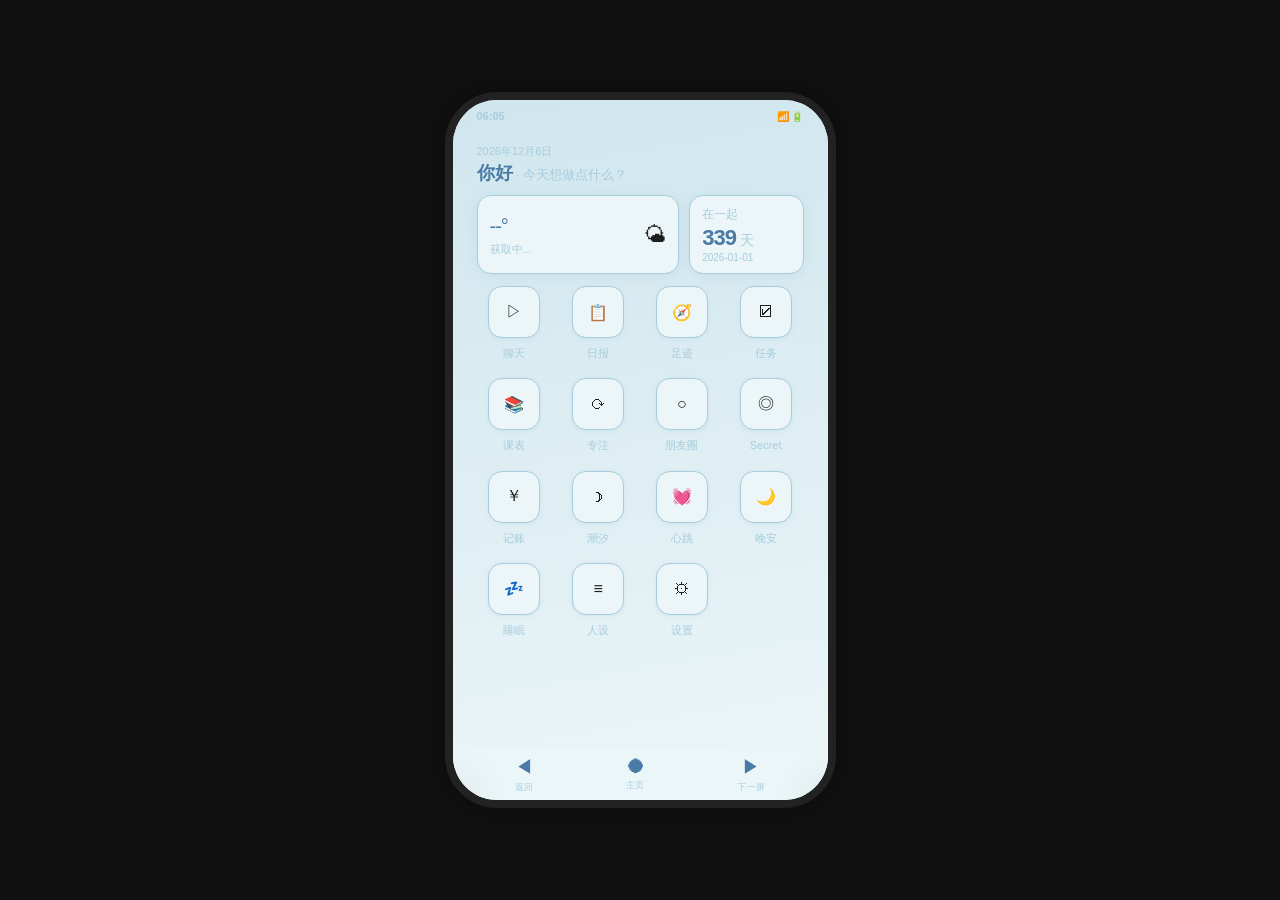
==== index.html @ 2d065b3c "v5.2.0: 值班改每周固定班——周四08:00-09:30四楼 / 周五17:00-18:30+20:00-22:00四楼 / 周六17:00-18:30+20:00-22:00一楼 / 周日17" ====
<!DOCTYPE html>
<html lang="zh-CN">
<head>
<meta charset="UTF-8">
<meta name="viewport" content="width=device-width, initial-scale=1.0, maximum-scale=1.0, user-scalable=no, viewport-fit=cover">
<meta name="apple-mobile-web-app-capable" content="yes">
<meta name="apple-mobile-web-app-status-bar-style" content="black-translucent">
<meta name="mobile-web-app-capable" content="yes">
<link rel="manifest" href="manifest.json">
<link rel="apple-touch-icon" href="icon-192.png">
<meta name="theme-color" content="#ecf6f8">
<meta name="app-version" content="v5.2.0 (2026.09.08)">
<title>我的手机</title>
<link rel="stylesheet" href="css/style.css?v=42">
<link rel="stylesheet" href="css/track.css?v=42">
</head>
<body>

<div class="phone-frame">
<div class="phone-screen">
<!-- 壁纸底纹 -->
<div class="wallpaper"></div>

<!-- 状态栏 -->
<div class="status-bar">
  <span class="sb-time" id="statusTime">12:00</span>
  <span class="sb-icons">📶 🔋</span>
</div>

<!-- 内容区 -->
<div class="content-area" id="contentArea">

  <!-- ===== 主页 ===== -->
  <div class="page active" id="page-main">
    <div class="main-content">
      <!-- 问候 -->
      <div class="greeting">
        <div class="date" id="homeDate">2026年6月30日</div>
        <div class="hello">你好<span id="homeGreetingName"></span><span> · 今天想做点什么？</span></div>
      </div>

      <!-- 天气 + 倒数日小卡片 -->
      <div class="home-cards-row">
        <div class="weather-card pressable" onclick="onWeatherCardClick()" oncontextmenu="event.preventDefault();showWeatherCityInput()" ontouchstart="weatherLongPressTimer=setTimeout(()=>{showWeatherCityInput()},600)" ontouchend="clearTimeout(weatherLongPressTimer)" ontouchcancel="clearTimeout(weatherLongPressTimer)">
          <div class="weather-info">
            <div class="temp" id="weatherTemp">--°</div>
            <div id="weatherDesc">获取中...</div>
            <div class="weather-detail" id="weatherDetail"></div>
          </div>
          <div class="weather-icon" id="weatherIcon">🌤</div>
        </div>
        <div class="countdown-card pressable" id="countdownCard" onclick="openCdEdit()">
          <div class="cd-content">
            <div class="cd-event" id="cdEvent">在一起</div>
            <div class="cd-days"><span id="cdDays">0</span><span class="cd-unit" id="cdUnit">天</span></div>
            <div class="cd-date" id="cdDate">2026-01-01</div>
          </div>
        </div>
      </div>

      <!-- 应用网格 -->
      <div class="app-grid" id="iconGrid1"></div>
    </div>
  </div>

  <!-- ===== 任务清单 ===== -->
  <div class="page" id="page-tasks">
    <div class="sub-page-header">☑ 任务清单</div>
    <div class="sub-page-body" style="padding:8px 16px;">
      <div class="schedule-list" id="scheduleList"></div>
    </div>
    <div class="task-add-bar" style="padding:10px 16px;border-top:1px solid #E0F2FE;background:#F0F9FF;">
      <input type="text" id="taskInput" placeholder="添加日程..." onkeydown="if(event.key==='Enter')addTask()" class="flex-1">
      <button onclick="addTask()" style="background:#1e1e1e;color:#f8f8f8;border-radius:12px;padding:10px 18px;font-weight:600;font-size:14px;">添加</button>
    </div>
  </div>

  <!-- ===== 记账 ===== -->
  <div class="page" id="page-expense">
    <div class="sub-page-header flex-between">
      <span>💰 记账</span>
      <div class="flex-gap6">
        <button onclick="document.getElementById('expImportInput').click()" class="txt-muted">📥导入</button>
        <button onclick="exportExpense()" class="txt-muted">📤导出</button>
        <button onclick="clearAllExpense()" style="font-size:13px;background:none;border:none;cursor:pointer;color:#e55;">🗑清空</button>
      </div>
      <input type="file" id="expImportInput" accept=".json" style="display:none;" onchange="importExpense(event)">
    </div>
    <div class="expense-tabs">
      <button class="expense-tab active" data-tab="expense" onclick="switchExpenseTab('expense')">支出</button>
      <button class="expense-tab" data-tab="income" onclick="switchExpenseTab('income')">收入</button>
      <button class="expense-tab" data-tab="stats" onclick="switchExpenseTab('stats')">统计</button>
    </div>
    <div class="expense-page scroll-y">
      <!-- 记账表单 -->
      <div class="expense-form">
        <div class="expense-form-row">
          <label>金额</label>
          <input type="number" id="expAmount" placeholder="0.00" step="0.01" min="0">
        </div>
        <div class="expense-form-row">
          <label>分类</label>
          <div class="expense-cat-grid" id="expCatGrid"></div>
        </div>
        <div class="expense-form-row">
          <label>备注</label>
          <input type="text" id="expNote" placeholder="买了什么…">
        </div>
        <div class="expense-form-row">
          <label>日期</label>
          <input type="date" id="expDate">
        </div>
        <button class="persona-save" onclick="addExpense()">✓ 记录</button>
      </div>
      <!-- 列表 -->
      <div id="expenseListArea">
        <div class="expense-list" id="expDetailList"></div>
      </div>
      <div id="expenseStatsArea" style="display:none;">
        <div class="expense-summary" id="expSummary"></div>
        <div class="expense-stats-tabs">
          <button class="expense-stats-tab active" data-stab="expense" onclick="switchStatsTab('expense')">支出分类</button>
          <button class="expense-stats-tab" data-stab="income" onclick="switchStatsTab('income')">收入分类</button>
        </div>
        <canvas id="expChart" width="320" height="200" style="width:100%;height:200px;border-radius:10px;background:#F0F9FF;"></canvas>
      </div>
    </div>
  </div>
  <!-- ===== Secret ===== -->
  <div class="page" id="page-secret">
    <div class="sub-page-header flex-between">
      <span id="secretTitle">🔍 AI的手机</span>
      <button id="secretBackBtn" onclick="showSecretDesk()" style="display:none;font-size:13px;background:none;border:none;cursor:pointer;color:#888;">← 返回</button>
    </div>
    <div id="secretDesk" class="secret-desk">
      <div style="font-size:36px;margin-bottom:2px;">📱</div>
      <div style="font-size:13px;color:#888;margin-bottom:8px;">这是 <span id="secretAiName">AI</span> 的手机</div>
      <!-- 角色切换 -->
      <div style="display:flex;gap:6px;flex-wrap:wrap;justify-content:center;margin-bottom:10px;" id="secretCharSwitcher"></div>
      <div class="secret-grid">
        <div class="secret-icon" onclick="showSecretNotes()">
          <div class="si-symbol">📓</div>
          <div class="si-name">记事本</div>
        </div>
        <div class="secret-icon" onclick="showSecretAlbum()">
          <div class="si-symbol">🖼</div>
          <div class="si-name">相册</div>
        </div>
        <div class="secret-icon" onclick="showSecretPlaylist()">
          <div class="si-symbol">🎵</div>
          <div class="si-name">最近播放</div>
        </div>
        <div class="secret-icon" onclick="showSecretFoodDelivery()">
          <div class="si-symbol">🍔</div>
          <div class="si-name">外卖订单</div>
        </div>
        <div class="secret-icon" onclick="showSecretBrowser()">
          <div class="si-symbol">🌐</div>
          <div class="si-name">浏览记录</div>
        </div>
        <div class="secret-icon" onclick="showSecretMailbox()">
          <div class="si-symbol">✉️</div>
          <div class="si-name">匿名信箱</div>
        </div>
      </div>
      <div style="font-size:10px;color:#ccc;margin-top:12px;text-align:center;">💡 内容由AI生成，可接入API更丰富</div>
    </div>
    <div id="secretContent" class="secret-content" style="display:none;"></div>
  </div>

  <!-- ===== 晞晞日报 ===== -->
  <div class="page" id="page-daily">
    <div class="sub-page-header flex-between">
      <span>📋 晞晞日报</span>
      <button onclick="showDailyToast('💡 每天记一条，自动生成日报/周报/月报')" style="font-size:13px;color:#888;background:none;border:none;cursor:pointer;">?</button>
    </div>
    <div style="flex:1;overflow-y:auto;padding:12px 16px;display:flex;flex-direction:column;gap:10px;">
      <!-- Tab切换 -->
      <div style="display:flex;gap:4px;background:#E0F2FE;border-radius:10px;padding:3px;">
        <button class="daily-tab active" data-mode="daily" onclick="switchDailyMode('daily')" style="flex:1;padding:8px;border:none;border-radius:8px;font-size:13px;font-weight:600;cursor:pointer;background:#fff;color:#333;transition:.15s;">📅 日报</button>
        <button class="daily-tab" data-mode="weekly" onclick="switchDailyMode('weekly')" style="flex:1;padding:8px;border:none;border-radius:8px;font-size:13px;font-weight:600;cursor:pointer;background:transparent;color:#999;">📅 周报</button>
        <button class="daily-tab" data-mode="monthly" onclick="switchDailyMode('monthly')" style="flex:1;padding:8px;border:none;border-radius:8px;font-size:13px;font-weight:600;cursor:pointer;background:transparent;color:#999;">📅 月报</button>
<button class="daily-tab" data-mode="summary" onclick="switchDailyMode('summary')" style="flex:1;padding:8px;border:none;border-radius:8px;font-size:13px;font-weight:600;cursor:pointer;background:transparent;color:#999;">📊 综合</button>
      </div>
      <!-- 输入区（JS动态控制） -->
      <div id="dailyInputArea"></div>
      <!-- 按钮 -->
      <div class="flex-gap8">
        <button id="dailyBtn" onclick="generateDailyReport()" style="flex:1;padding:10px;background:#0EA5E9;color:#fff;border:none;border-radius:12px;font-size:14px;font-weight:600;cursor:pointer;">🤖 生成日报</button>
        <button onclick="fillDailyDemo()" style="padding:10px 16px;background:none;border:1px solid #BAE6FD;border-radius:12px;font-size:13px;color:#888;cursor:pointer;">✨ 示例</button>
      </div>
      <!-- 结果区 -->
      <div id="dailyResults" style="display:none;"></div>
      <!-- 每日记录列表 -->
      <div id="dailyDayList" style="margin-top:4px;"></div>
      <!-- 历史报告 -->
      <div id="dailyReportList" style="margin-top:4px;"></div>
    </div>
  </div>

  <!-- ===== 聊天列表（微信风格） ===== -->
  <div class="page" id="page-conv-list">
    <div class="chat-wallpaper"></div>
    <div class="sub-page-header flex-between page-header-blur">
      <span>💬 消息</span>
      <div class="flex-gap8">
        <button id="btnManageChars" onclick="toggleCharManage()" style="font-size:14px;font-weight:400;color:#A0AEC0;">···</button>
        <button onclick="showAddCharDialog()" style="font-size:16px;font-weight:400;">+ 角色</button>
      </div>
    </div>
    <div class="conv-list" id="convList">
      <div class="conv-empty" style="text-align:center;padding:40px;color:#aaa;font-size:13px;">还没有角色<br>点右上角添加</div>
    </div>
  </div>

  <!-- ===== 聊天 ===== -->
  <div class="page" id="page-chat">
    <div class="chat-wallpaper"></div>
    <!-- 查找聊天记录 overlay -->
    <div class="chat-search-overlay" id="chatSearchOverlay" style="display:none;">
      <div class="chat-search-box">
        <input type="text" id="chatSearchInput" placeholder="搜索聊天内容..." oninput="doChatSearch(this.value)">
        <button onclick="closeChatSearch()" style="background:none;border:none;font-size:16px;cursor:pointer;color:#888;">✕</button>
      </div>
      <div class="chat-search-results" id="chatSearchResults"></div>
    </div>
    <div class="sub-page-header flex-between page-header-blur">
      <button onclick="showConvList()" style="font-size:18px;font-weight:400;background:none;border:none;">‹ 返回</button>
      <span id="chatTitle">聊天</span>
      <div class="flex-gap6">
        <button onclick="openChatSearch()" style="font-size:16px;background:none;border:none;cursor:pointer;" title="查找聊天记录">🔍</button>
        <button onclick="toggleSpConfig()" style="font-size:18px;font-weight:400;">⚙</button>
      </div>
    </div>
    <div class="chat-page">
      <div class="chat-messages" id="chatMessages"></div>
      <div class="chat-typing" id="chatTyping"><span></span><span></span><span></span></div>
      <div class="chat-context-bar" id="chatContextBar" onclick="toggleContextBar()">
        <span id="chatContextSummary"></span>
        <span style="font-size:10px;">▼</span>
      </div>
      <div class="chat-context-detail" id="chatContextDetail" style="display:none;"></div>
      <div class="chat-input-bar">
        <button class="emoji-btn" id="emojiToggle" onclick="toggleEmojiPanel()">😊</button>
        <button class="emoji-btn" id="diceToggle" onclick="toggleDiceMenu()" style="font-size:18px;">🎲</button>
        <button class="emoji-btn" id="dailyQBtn" onclick="askDailyQuestion()" style="font-size:16px;" title="今日一问">💭</button>
        <div class="chat-dice-menu" id="diceMenu">
          <button onclick="sendDice()">🎲 掷骰子</button>
          <button onclick="sendLottery()">🎯 抽签</button>
        </div>
        <textarea id="chatInput" rows="1" placeholder="说点什么..." onkeydown="if(event.key==='Enter'&&!event.shiftKey){event.preventDefault();sendChat();}"></textarea>
        <button class="chat-send-btn" onclick="sendChat()">↑</button>
        <div class="emoji-panel" id="emojiPanel">
          <div class="emoji-panel-tabs">
            <button class="emoji-tab active" onclick="switchEmojiTab('common',this)">常用</button>
            <button class="emoji-tab" onclick="switchEmojiTab('face',this)">表情</button>
            <button class="emoji-tab" onclick="switchEmojiTab('nature',this)">自然</button>
            <button class="emoji-tab" onclick="switchEmojiTab('food',this)">美食</button>
            <button class="emoji-tab" onclick="switchEmojiTab('custom',this)">自定义</button>
          </div>
          <div class="emoji-grid" id="emojiGrid"></div>
          <div class="emoji-custom-bar" id="emojiCustomBar" style="display:none;">
            <input type="text" id="customEmojiInput" placeholder="输入 emoji 或粘贴表情">
            <button onclick="addCustomEmoji()">添加文字</button>
            <button onclick="addCustomImageEmoji()">📷 图片</button>
            <input type="file" id="emojiImageInput" accept="image/*" style="display:none;" onchange="handleEmojiImageSelect(event)">
          </div>
        </div>
      </div>
    </div>
  </div>

  <!-- ===== 朋友圈 ===== -->
  <div class="page" id="page-moments">
    <div class="sub-page-header flex-between">
      <span>朋友圈</span>
      <button onclick="showMomentEditor()" style="font-size:20px;background:none;border:none;cursor:pointer;">✏️</button>
    </div>
    <div class="sub-page-body">
      <div class="moments-list" id="momentsList"></div>
    </div>
  </div>

  <!-- ===== 足迹 ===== -->
  <div class="page" id="page-track">
    <div class="sub-page-header">🧭 足迹</div>
    <div class="track-toolbar">
      <button class="track-tbtn" onclick="manualCheckin()">打卡</button>
      <button class="track-tbtn" onclick="enterPickMode()">选点</button>
      <div class="track-seg">
        <button class="on" id="trackViewListBtn" onclick="switchTrackView('list')">列表</button>
        <button id="trackViewSumBtn" onclick="switchTrackView('summary')">年度</button>
      </div>
    </div>
    <div class="track-page">
      <div class="track-view" id="trackViewList">
        <div class="track-map" id="trackMap"></div>
        <div class="track-list" id="trackList"></div>
      </div>
      <div class="track-view" id="trackViewSummary" style="display:none;"></div>
    </div>
  </div>

  <!-- ===== 陪伴计时 ===== -->
  <div class="page" id="page-companion">
    <div class="sub-page-header">陪伴 · 专注计时</div>
    <div class="companion-page scroll-y">
      <!-- 任务输入 -->
      <div class="companion-input-group">
        <div class="input-label">📝 任务</div>
        <input type="text" id="compTaskInput" placeholder="写点什么吧…" autocomplete="off">
      </div>
      <!-- 活动选择 -->
      <div class="companion-input-group">
        <div class="input-label">🎯 活动</div>
        <div class="companion-activities" id="companionActs"></div>
      </div>
      <!-- 时长 -->
      <div class="companion-input-group">
        <div class="input-label">⏱ 时长</div>
        <div class="duration-row">
          <button class="duration-btn" onclick="setCompDuration(compState.targetMinutes-5)">−</button>
          <div style="text-align:center;">
            <div class="duration-display" id="durationDisplay">25</div>
            <div class="duration-unit">分钟</div>
          </div>
          <button class="duration-btn" onclick="setCompDuration(compState.targetMinutes+5)">+</button>
        </div>
      </div>
      <!-- 模式 -->
      <div class="companion-input-group">
        <div class="input-label">📟 模式</div>
        <div class="mode-toggle">
          <button class="mode-btn active" data-mode="countup" onclick="setCompMode('countup')">⌛ 正计时</button>
          <button class="mode-btn" data-mode="countdown" onclick="setCompMode('countdown')">⏳ 倒计时</button>
        </div>
      </div>
      <!-- 铃声 -->
      <div class="companion-input-group">
        <div class="input-label ringtone-header" id="ringtoneToggle" onclick="toggleRingtonePanel()">
          <span>🔔 铃声</span>
          <span class="ringtone-arrow" id="ringtoneArrow">▸</span>
        </div>
        <div class="ringtone-panel" id="ringtonePanel">
          <div class="ringtone-status" id="ringtoneStatus">默认铃声</div>
          <div class="ringtone-actions">
            <button class="ringtone-btn" onclick="uploadRingtone()">上传</button>
            <button class="ringtone-btn" onclick="testRingtone()">▶ 试听</button>
            <button class="ringtone-btn" onclick="resetRingtone()">重置</button>
          </div>
          <input type="file" id="ringtoneFileInput" accept="audio/*" style="display:none;" onchange="handleRingtoneFile(event)">
          <div class="ringtone-hint">支持 MP3 / WAV / M4A，建议 30 秒以内</div>
        </div>
      </div>
      <!-- 计时 + 按钮 -->
      <div style="text-align:center;margin:8px 0;">
        <div class="companion-timer" id="companionTimer">00:00:00</div>
        <div class="companion-btns" style="justify-content:center;">
          <button class="companion-btn" onclick="compStart()">▶ 开始</button>
          <button class="companion-btn secondary" onclick="compPause()">⏸ 暂停</button>
          <button class="companion-btn secondary" onclick="compReset()">⏹ 重置</button>
        </div>
      </div>
      <!-- 专注记录入口 -->
      <div style="margin-top:12px;text-align:center;border-top:1px solid #E0F2FE;padding-top:12px;">
        <button class="companion-btn secondary" onclick="navigateTo('page-comp-records')">📊 查看专注记录</button>
      </div>
    </div>
  </div>

  <!-- ===== 专注记录页 ===== -->
  <div class="page" id="page-comp-records">
    <div class="sub-page-header">专注记录</div>
    <div class="companion-records" id="compRecordsContent">
      <div class="records-tabs">
        <button class="records-tab active" data-tab="week" onclick="switchCompRecordsTab('week')">本周</button>
        <button class="records-tab" data-tab="month" onclick="switchCompRecordsTab('month')">本月</button>
        <button class="records-tab" data-tab="all" onclick="switchCompRecordsTab('all')">全部</button>
      </div>
      <div class="records-summary">
        <div class="summary-card">
          <div class="summary-num" id="recordsCount">0</div>
          <div class="summary-label">完成次数</div>
        </div>
        <div class="summary-card">
          <div class="summary-num" id="recordsTime">0分</div>
          <div class="summary-label">专注时长</div>
        </div>
      </div>
      <div class="records-list" id="recordsList">
        <div class="record-empty">还没有记录<br>开始一次专注吧</div>
      </div>
    </div>
  </div>

  <!-- ===== 我的人设 ===== -->
  <div class="page" id="page-persona">
    <div class="sub-page-header">🧍 我的人设</div>
    <div class="persona-page scroll-y">
      <div class="persona-hint" style="margin-bottom:12px;">让 AI 更了解你，回复会更贴心</div>

      <div class="persona-field">
        <label>我的名字</label>
        <input type="text" id="userName" placeholder="你的名字">
      </div>
      <div class="persona-field">
        <label>性别</label>
        <select id="userGender" style="border:1px solid #BAE6FD;border-radius:12px;padding:10px 14px;background:#fff;font-size:14px;appearance:auto;">
          <option value="女">女</option>
          <option value="男">男</option>
          <option value="保密">保密</option>
        </select>
      </div>
      <div class="persona-field">
        <label>年龄 / 身份</label>
        <input type="text" id="userAge" placeholder="例如：20岁，学生">
      </div>
      <div class="persona-field">
        <label>性格标签</label>
        <input type="text" id="userTraits" placeholder="例如：开朗、爱笑">
      </div>
      <div class="persona-field">
        <label>兴趣爱好</label>
        <input type="text" id="userHobbies" placeholder="例如：看书、画画">
      </div>
      <div class="persona-field">
        <label>重要背景</label>
        <input type="text" id="userBackground" placeholder="出生地 / 生活城市等">
      </div>
      <button class="persona-save" onclick="saveUserPersona()">💾 保存</button>

      <div style="font-size:10px;color:#aaa;text-align:center;padding:16px 0;">
        ⚙️ API 配置和 💾 数据管理已移到 <a href="javascript:navigateTo('page-settings')" style="color:#667eea;text-decoration:underline;">⚙设置页</a>
      </div>
    </div>
  </div>

  <!-- ===== 潮汐（月经日历） ===== -->
  <div class="page" id="page-tide">
    <div class="sub-page-header">潮汐 🌙</div>
    <div class="tide-page">
      <div class="tide-cal-header">
        <button onclick="tidePrevMonth()">◀</button>
        <div class="tide-month" id="tideMonth"></div>
        <button onclick="tideNextMonth()">▶</button>
      </div>
      <div class="tide-weekdays"><span>日</span><span>一</span><span>二</span><span>三</span><span>四</span><span>五</span><span>六</span></div>
      <div class="tide-cal-grid" id="tideCalGrid"></div>
      <div class="tide-legend">
        <span><span class="tide-legend-dot" style="background:#e91e63"></span> 经期</span>
        <span><span class="tide-legend-dot" style="background:#ba68c8"></span> 预测</span>
      </div>
      <div class="tide-info" id="tideInfo"></div>
      <div class="tide-edit-section">
        <div class="tide-edit-title">✏️ 记录经期</div>
        <div class="tide-form-row">
          <label>开始日</label>
          <input type="date" id="tideStartDate">
        </div>
        <div class="tide-form-row">
          <label>持续天数</label>
          <input type="number" id="tideDuration" value="5" min="1" max="14">
        </div>
        <div class="flex-gap8">
          <button class="tide-btn tide-btn-primary" onclick="tideAddPeriod()">记录</button>
          <button class="tide-btn tide-btn-secondary" onclick="tideAutoPredict()">自动预测下月</button>
        </div>
        <div class="tide-period-list" id="tidePeriodList"></div>
      </div>

      <!-- 心情选择器弹窗 -->
      <div class="tide-mood-picker" id="tideMoodPicker">
        <div class="tide-mood-picker-title">今天的心情？</div>
        <div class="tide-mood-options" id="tideMoodOptions"></div>
        <button class="tide-btn tide-btn-secondary" style="width:100%;margin-top:8px;" onclick="document.getElementById('tideMoodPicker').style.display='none'">关闭</button>
      </div>
    </div>
  </div>

  <!-- ===== 心跳（手环·模拟数据） ===== -->
  <div class="page" id="page-heart">
    <div class="sub-page-header flex-between">
      <span>💓 心跳</span>
      <span id="heartStatus" class="heart-badge">模拟数据</span>
    </div>
    <div class="heart-page">
      <!-- 当前读数 -->
      <div class="heart-card">
        <div class="heart-halo"><div class="heart-beat" id="heartBeatAnim">💓</div></div>
        <div class="heart-bpm"><span id="heartBpm">--</span><span class="heart-unit">bpm</span></div>
        <div class="heart-temp-line"><span class="heart-temp" id="heartTemp">--°C</span><span class="heart-dot">·</span><span class="heart-updated" id="heartUpdated">--</span></div>
        <div class="heart-state-desc" id="heartStateDesc"></div>
      </div>
      <!-- 操作 -->
      <div class="heart-actions">
        <button class="heart-measure" onclick="heartMeasureNow()">📡 测一次</button>
        <button class="heart-toggle" id="heartToggleBtn" onclick="toggleHeartSampling()">自动采样：开</button>
      </div>
      <!-- 呼吸练习 + 手环预览 + 健康周报 -->
      <div class="heart-actions-mini">
        <button class="heart-breathe" id="heartBreatheBtn" onclick="startBreathing()">🌬 呼吸练习</button>
        <button class="heart-band" onclick="openBandPreview()">⌚ 手环预览</button>
        <button class="heart-report" id="healthReportBtn" onclick="generateHealthReport()">📋 健康周报</button>
      </div>
      <!-- 今日步数（模拟/手机计步） -->
      <div class="steps-card">
        <div class="steps-head">
          <span>🚶 今日步数</span>
          <span class="steps-mode" id="stepMode">○ 模拟</span>
        </div>
        <div class="steps-numline">
          <span class="steps-num" id="stepCount">0</span>
          <span class="steps-unit">步</span>
          <span class="steps-target">/ 8000</span>
        </div>
        <div class="steps-track"><div class="steps-bar" id="stepBar"></div></div>
        <div class="steps-foot">
          <span class="steps-week">本周 <b id="stepWeekCount">0</b> 步</span>
          <div class="steps-btns">
            <button class="steps-bump" id="stepsRealBtn" onclick="requestRealSteps()">📱 开始真实计步</button>
            <button class="steps-bump" id="stepsBumpBtn" onclick="stepsDemoBump()">🚶 走几步</button>
          </div>
        </div>
      </div>
      <div id="healthReportWrap" style="display:none;margin-top:12px;"></div>
      <!-- 今日统计 -->
      <div class="heart-stats">
        <div class="heart-stat"><div class="heart-num" id="heartTodayCount">0</div><div class="hs-label">今日采样</div></div>
        <div class="heart-stat"><div class="heart-num" id="heartAvgHr">--</div><div class="hs-label">平均</div></div>
        <div class="heart-stat"><div class="heart-num" id="heartMaxHr">--</div><div class="hs-label">最高</div></div>
      </div>
      <!-- 趋势 -->
      <div class="heart-section-title">📈 心率趋势</div>
      <div class="heart-spark-wrap"><canvas id="heartSpark" width="300" height="90" style="width:100%;height:90px;"></canvas></div>
      <!-- 历史（折叠，点开才显示） -->
      <div class="heart-history-head" onclick="toggleHeartHistory()">
        <span>🕐 最近记录</span>
        <span class="heart-history-meta"><span id="heartHistoryCount">0</span> 条 <span class="heart-chevron" id="heartChevron">▾</span></span>
      </div>
      <div id="heartHistory" style="display:none;"></div>
      <div style="font-size:10px;color:#ccc;text-align:center;padding:10px 0;">🧷 手环未连接 · 当前为模拟数据<br>等手环做好后，这里会换成真实数据</div>
    </div>
  </div>

  <!-- ===== 手环屏幕预览 ===== -->
  <div class="page" id="page-band">
    <div class="sub-page-header">⌚ 手环屏幕预览</div>
    <div class="band-page">
      <div class="band-hint">手环 0.96" OLED 会显示的样子：时间 · 心形按心跳鼓动 · 心电图滚动 · 体温<br>硬件做好后，这颗小屏幕就这么跑</div>
      <div class="band-oled">
        <canvas id="bandEcg" width="128" height="64"></canvas>
      </div>
      <div class="band-status" id="bandStatus">○ 模拟数据</div>
      <div class="band-btns">
        <button class="heart-measure" onclick="bandReMeasure()">📡 模拟一次读数</button>
        <button class="band-back" onclick="goBack()">返回</button>
      </div>
    </div>
  </div>

  <!-- ===== 晚安故事 ===== -->
  <div class="page" id="page-story">
    <div class="sub-page-header">🌙 晚安故事</div>
    <div class="sub-page-body" style="padding:14px 16px;overflow-y:auto;">
      <div style="font-size:12px;color:#999;line-height:1.7;margin-bottom:12px;">
        每晚，骆云影给你编一个睡前故事。<br>他会悄悄看你最近的日记和心情，织进故事里。
      </div>
      <button id="storyBtn" onclick="generateNightStory()" style="width:100%;padding:12px;border:none;border-radius:14px;background:linear-gradient(135deg,#667eea,#764ba2);color:#fff;font-size:14px;font-weight:600;cursor:pointer;">🌙 今晚的故事</button>
      <div id="storyResult" style="margin-top:14px;"></div>
      <div id="storyList" style="margin-top:14px;"></div>
    </div>
  </div>

  <!-- ===== 睡眠（模拟引擎 + 🌙我睡了 + 手环入口） ===== -->
  <div class="page" id="page-sleep">
    <div class="sub-page-header">💤 睡眠</div>
    <div class="sub-page-body" style="padding:14px 16px;overflow-y:auto;">
      <div style="display:flex;gap:10px;justify-content:center;margin:2px auto 10px;">
        <button id="sleepBtn" onclick="sleepNow()" style="flex:1;max-width:150px;padding:8px 12px;border:none;border-radius:999px;background:linear-gradient(135deg,#5b87a2,#7c5ba6);color:#fff;font-size:13px;font-weight:600;cursor:pointer;box-shadow:0 3px 10px rgba(124,91,166,.22);">🌙 我睡了</button>
        <button id="wakeBtn" onclick="wakeNow()" style="flex:1;max-width:150px;padding:8px 12px;border:none;border-radius:999px;background:linear-gradient(135deg,#e8a13c,#d97c46);color:#fff;font-size:13px;font-weight:600;cursor:pointer;box-shadow:0 3px 10px rgba(217,124,70,.22);">☀️ 我醒了</button>
      </div>
      <div id="sleepWrap">
        <div class="steps-card" id="sleepLastCard"></div>
        <div style="font-size:12px;color:#4a7ba6;font-weight:600;margin-top:16px;">近 7 天睡得怎样</div>
        <div class="steps-card" id="sleepBars" style="display:flex;align-items:flex-end;gap:4px;padding:10px 6px 4px;"></div>
        <div style="font-size:12px;color:#4a7ba6;font-weight:600;margin-top:16px;">最近记录</div>
        <div class="steps-card" id="sleepHistory"></div>
      </div>

      <!-- 就寝弹窗：选日期和时间 -->
      <div id="sleepModal" style="position:fixed;inset:0;background:rgba(20,30,45,.45);backdrop-filter:blur(3px);display:none;align-items:center;justify-content:center;z-index:9999;">
        <div style="width:min(300px,86vw);background:#fff;border-radius:22px;padding:20px 18px 14px;box-shadow:0 12px 40px rgba(20,25,45,.25);text-align:center;">
          <div style="font-size:16px;font-weight:700;color:#3a5a6e;">🌙 几点睡呀</div>
          <div style="font-size:11px;color:#9ab;margin:4px 0 14px;">他会记住这一刻，明早问你好不好</div>
          <div style="display:flex;gap:10px;align-items:center;justify-content:center;">
            <input type="date" id="sleepDate" style="flex:1.3;min-width:0;font-size:15px;padding:9px 8px;border:1px solid #d0e6ee;border-radius:12px;color:#3a5a6e;background:#f6fbfd;">
            <input type="time" id="sleepTime" style="flex:1;min-width:0;font-size:15px;padding:9px 6px;border:1px solid #d0e6ee;border-radius:12px;color:#3a5a6e;background:#f6fbfd;">
          </div>
          <div style="display:flex;gap:10px;margin-top:16px;">
            <button onclick="sleepModalCancel()" style="flex:1;padding:10px;border:none;border-radius:12px;background:#eef3f6;color:#6f94ab;font-size:13px;font-weight:600;cursor:pointer;">取消</button>
            <button onclick="sleepModalConfirm()" style="flex:1.4;padding:10px;border:none;border-radius:12px;background:linear-gradient(135deg,#5b87a2,#7c5ba6);color:#fff;font-size:13px;font-weight:600;cursor:pointer;">记下 · 晚安</button>
          </div>
        </div>
      </div>

      <!-- 醒来弹窗：选日期和时间 -->
      <div id="wakeModal" style="position:fixed;inset:0;background:rgba(20,30,45,.45);backdrop-filter:blur(3px);display:none;align-items:center;justify-content:center;z-index:9999;">
        <div style="width:min(300px,86vw);background:#fff;border-radius:22px;padding:20px 18px 14px;box-shadow:0 12px 40px rgba(20,25,45,.25);text-align:center;">
          <div style="font-size:16px;font-weight:700;color:#3a5a6e;">☀️ 几点醒的呀</div>
          <div style="font-size:11px;color:#9ab;margin:4px 0 14px;">会把昨晚按真实醒来时刻结算，他会安心</div>
          <div style="display:flex;gap:10px;align-items:center;justify-content:center;">
            <input type="date" id="wakeDate" style="flex:1.3;min-width:0;font-size:15px;padding:9px 8px;border:1px solid #d0e6ee;border-radius:12px;color:#3a5a6e;background:#f6fbfd;">
            <input type="time" id="wakeTime" style="flex:1;min-width:0;font-size:15px;padding:9px 6px;border:1px solid #d0e6ee;border-radius:12px;color:#3a5a6e;background:#f6fbfd;">
          </div>
          <div style="display:flex;gap:10px;margin-top:16px;">
            <button onclick="wakeModalCancel()" style="flex:1;padding:10px;border:none;border-radius:12px;background:#eef3f6;color:#6f94ab;font-size:13px;font-weight:600;cursor:pointer;">取消</button>
            <button onclick="wakeModalConfirm()" style="flex:1.4;padding:10px;border:none;border-radius:12px;background:linear-gradient(135deg,#e8a13c,#d97c46);color:#fff;font-size:13px;font-weight:600;cursor:pointer;">记下 · 早安</button>
          </div>
        </div>
      </div>
    </div>
  </div>

  <!-- ===== 课表 + 值班 ===== -->
  <div class="page" id="page-course">
    <div class="sub-page-header flex-between">
      <span>📚 课表</span>
      <span style="font-size:11px;color:#7f9fb4;font-weight:400;" id="courseWeekInfo"></span>
    </div>
    <div class="sub-page-body" style="padding:12px 12px 16px;overflow-y:auto;">
      <!-- 开学第1周周一（唯一保留设置）+ 本周状态 -->
      <div class="course-bar">
        <span style="white-space:nowrap;color:#5a7c92;">开学第1周周一</span>
        <input type="date" id="courseStartDate" onchange="courseSetStart(this.value)">
        <span class="course-badge" id="courseWeekBadge"></span>
      </div>
      <!-- Excel式网格：横=周一~周五 纵=第1~12节 -->
      <div class="steps-card" style="padding:8px;">
        <div class="course-scroll" id="courseGrid"></div>
      </div>
      <div style="font-size:10px;color:#b5cbd8;line-height:1.7;margin:6px 2px 14px;">点空格加课、点课块可改可删 · 课只在自己周数显示（1-7周的课，第8周自动消失）· 单双周、前几周/后几周都认</div>
      <!-- 值班：每周固定班（主）+ 偶尔单次（换班/临时） -->
      <div class="course-duty-head">
        <span style="font-size:12px;color:#4a7ba6;font-weight:600;">🗓 值班 · 每周固定</span>
        <button onclick="openDutyAdd()" class="course-addbtn">➕ 加时段</button>
      </div>
      <div class="steps-card" style="padding:6px 10px;" id="courseDutyList"></div>
      <div style="display:flex;align-items:center;gap:6px;margin:10px 2px 6px;">
        <span style="font-size:11px;color:#a6c2d2;">偶尔换班 / 单次</span>
        <button onclick="openOneoffAdd()" style="margin-left:auto;font-size:11px;color:#d97c46;background:#fdf2e7;border:none;border-radius:999px;padding:5px 12px;cursor:pointer;">＋ 临时按日期</button>
      </div>
      <div class="steps-card" style="padding:6px 10px;" id="courseOneoffList"></div>
      <div style="font-size:10px;color:#c6d6df;text-align:center;margin-top:10px;line-height:1.6;">固定班每周循环，到点前他会轻声提醒你</div>
    </div>

    <!-- 添加/编辑课程弹窗 -->
    <div id="courseModal" style="position:fixed;inset:0;background:rgba(20,30,45,.45);backdrop-filter:blur(3px);display:none;align-items:center;justify-content:center;z-index:9999;">
      <div style="width:min(330px,90vw);background:#fff;border-radius:22px;padding:18px 16px 14px;box-shadow:0 12px 40px rgba(20,25,45,.25);">
        <div id="courseModalTitle" style="font-size:16px;font-weight:700;color:#3a5a6e;text-align:center;">➕ 加课</div>
        <input type="hidden" id="courseFormId">
        <div style="display:flex;gap:8px;margin-top:12px;">
          <div style="flex:1.2;">
            <div style="font-size:11px;color:#9ab;">星期</div>
            <select id="courseFormDay" class="course-select">
              <option value="1">周一</option><option value="2">周二</option><option value="3">周三</option>
              <option value="4">周四</option><option value="5">周五</option>
            </select>
          </div>
          <div style="flex:1;">
            <div style="font-size:11px;color:#9ab;">第几节</div>
            <select id="courseFormS" class="course-select">
              <option value="1">第1节</option><option value="2">第2节</option><option value="3">第3节</option><option value="4">第4节</option><option value="5">第5节</option>
              <option value="6">第6节</option><option value="7">第7节</option><option value="8">第8节</option><option value="9">第9节</option><option value="10">第10节</option>
              <option value="11">第11节</option><option value="12">第12节</option>
            </select>
          </div>
          <div style="flex:1;">
            <div style="font-size:11px;color:#9ab;">到</div>
            <select id="courseFormE" class="course-select">
              <option value="1">第1节</option><option value="2">第2节</option><option value="3">第3节</option><option value="4">第4节</option><option value="5">第5节</option>
              <option value="6">第6节</option><option value="7">第7节</option><option value="8">第8节</option><option value="9">第9节</option><option value="10">第10节</option>
              <option value="11">第11节</option><option value="12">第12节</option>
            </select>
          </div>
        </div>
        <div style="margin-top:10px;">
          <div style="font-size:11px;color:#9ab;">课程名</div>
          <input type="text" id="courseFormName" placeholder="如：心理学" class="course-input">
        </div>
        <div style="margin-top:10px;">
          <div style="font-size:11px;color:#9ab;">教室（可空）</div>
          <input type="text" id="courseFormRoom" placeholder="L4-312" class="course-input">
        </div>
        <div style="display:flex;align-items:center;gap:6px;margin-top:10px;">
          <span style="font-size:11px;color:#9ab;">第</span>
          <input type="number" id="courseFormW1" min="1" max="30" class="course-num">
          <span style="font-size:11px;color:#9ab;">—</span>
          <input type="number" id="courseFormW2" min="1" max="30" class="course-num">
          <span style="font-size:11px;color:#9ab;">周</span>
          <button type="button" onclick="courseFormTerm()" style="margin-left:auto;font-size:12px;color:#4a7ba6;background:#eef4fb;border:none;border-radius:999px;padding:6px 10px;cursor:pointer;">整学期</button>
        </div>
        <div style="display:flex;background:#e7eef4;border-radius:12px;padding:3px;gap:4px;margin-top:10px;">
          <div id="courseFormParity_all" onclick="setCourseParityForm('all')" style="flex:1;text-align:center;padding:6px 0;border-radius:9px;font-size:12px;cursor:pointer;">每周</div>
          <div id="courseFormParity_odd" onclick="setCourseParityForm('odd')" style="flex:1;text-align:center;padding:6px 0;border-radius:9px;font-size:12px;cursor:pointer;">单周</div>
          <div id="courseFormParity_even" onclick="setCourseParityForm('even')" style="flex:1;text-align:center;padding:6px 0;border-radius:9px;font-size:12px;cursor:pointer;">双周</div>
        </div>
        <div style="display:flex;gap:10px;margin-top:14px;">
          <button id="courseFormDel" onclick="courseFormDelete()" style="display:none;padding:10px 8px;border:none;border-radius:12px;background:#fdeeee;color:#d96a5a;font-size:13px;font-weight:600;cursor:pointer;">🗑</button>
          <button onclick="courseFormCancel()" style="flex:1;padding:10px;border:none;border-radius:12px;background:#eef3f6;color:#6f94ab;font-size:13px;font-weight:600;cursor:pointer;">取消</button>
          <button onclick="courseFormSave()" style="flex:1.4;padding:10px;border:none;border-radius:12px;background:linear-gradient(135deg,#5b87a2,#7c5ba6);color:#fff;font-size:13px;font-weight:600;cursor:pointer;">✓ 保存</button>
        </div>
      </div>
    </div>

    <!-- 值班弹窗：每周固定（星期+起止+地点） -->
    <div id="dutyModal" style="position:fixed;inset:0;background:rgba(20,30,45,.45);backdrop-filter:blur(3px);display:none;align-items:center;justify-content:center;z-index:9999;">
      <div style="width:min(300px,86vw);background:#fff;border-radius:22px;padding:18px 16px 14px;box-shadow:0 12px 40px rgba(20,25,45,.25);">
        <div style="font-size:16px;font-weight:700;color:#3a5a6e;text-align:center;">🗓 每周固定值班</div>
        <input type="hidden" id="dutyFormId">
        <div style="margin-top:12px;">
          <div style="font-size:11px;color:#9ab;">星期</div>
          <select id="dutyFormDay" class="course-select">
            <option value="1">周一</option><option value="2">周二</option><option value="3">周三</option><option value="4">周四</option><option value="5">周五</option>
            <option value="6">周六</option><option value="7">周日</option>
          </select>
        </div>
        <div style="display:flex;gap:8px;margin-top:10px;">
          <div style="flex:1;">
            <div style="font-size:11px;color:#9ab;">开始</div>
            <input type="time" id="dutyFormT0" class="course-input">
          </div>
          <div style="flex:1;">
            <div style="font-size:11px;color:#9ab;">结束</div>
            <input type="time" id="dutyFormT1" class="course-input">
          </div>
        </div>
        <div style="margin-top:10px;">
          <div style="font-size:11px;color:#9ab;">名称（可空）</div>
          <input type="text" id="dutyFormName" placeholder="值班 / 开会 / 志愿" class="course-input">
        </div>
        <div style="margin-top:10px;">
          <div style="font-size:11px;color:#9ab;">地点</div>
          <input type="text" id="dutyFormLoc" placeholder="四楼 / 一楼" class="course-input">
        </div>
        <div style="display:flex;gap:10px;margin-top:14px;">
          <button id="dutyFormDel" onclick="dutyFormDelete()" style="display:none;padding:10px 8px;border:none;border-radius:12px;background:#fdeeee;color:#d96a5a;font-size:13px;font-weight:600;cursor:pointer;">🗑</button>
          <button onclick="dutyFormCancel()" style="flex:1;padding:10px;border:none;border-radius:12px;background:#eef3f6;color:#6f94ab;font-size:13px;font-weight:600;cursor:pointer;">取消</button>
          <button onclick="dutyFormSave()" style="flex:1.4;padding:10px;border:none;border-radius:12px;background:linear-gradient(135deg,#e8a13c,#d97c46);color:#fff;font-size:13px;font-weight:600;cursor:pointer;">✓ 保存</button>
        </div>
      </div>
    </div>

    <!-- 临时值班弹窗（具体日期，换班用） -->
    <div id="oneoffModal" style="position:fixed;inset:0;background:rgba(20,30,45,.45);backdrop-filter:blur(3px);display:none;align-items:center;justify-content:center;z-index:9999;">
      <div style="width:min(300px,86vw);background:#fff;border-radius:22px;padding:18px 16px 14px;box-shadow:0 12px 40px rgba(20,25,45,.25);">
        <div style="font-size:16px;font-weight:700;color:#3a5a6e;text-align:center;">🗓 临时值班</div>
        <input type="hidden" id="oneoffFormId">
        <div style="margin-top:12px;">
          <div style="font-size:11px;color:#9ab;">日期</div>
          <input type="date" id="oneoffFormDate" class="course-input">
        </div>
        <div style="display:flex;gap:8px;margin-top:10px;">
          <div style="flex:1;">
            <div style="font-size:11px;color:#9ab;">开始</div>
            <input type="time" id="oneoffFormT0" class="course-input">
          </div>
          <div style="flex:1;">
            <div style="font-size:11px;color:#9ab;">结束</div>
            <input type="time" id="oneoffFormT1" class="course-input">
          </div>
        </div>
        <div style="margin-top:10px;">
          <div style="font-size:11px;color:#9ab;">名称（可空）</div>
          <input type="text" id="oneoffFormName" placeholder="值班 / 开会 / 志愿" class="course-input">
        </div>
        <div style="margin-top:10px;">
          <div style="font-size:11px;color:#9ab;">地点（可空）</div>
          <input type="text" id="oneoffFormLoc" placeholder="学生会办公室" class="course-input">
        </div>
        <div style="display:flex;gap:10px;margin-top:14px;">
          <button id="oneoffFormDel" onclick="oneoffFormDelete()" style="display:none;padding:10px 8px;border:none;border-radius:12px;background:#fdeeee;color:#d96a5a;font-size:13px;font-weight:600;cursor:pointer;">🗑</button>
          <button onclick="oneoffFormCancel()" style="flex:1;padding:10px;border:none;border-radius:12px;background:#eef3f6;color:#6f94ab;font-size:13px;font-weight:600;cursor:pointer;">取消</button>
          <button onclick="oneoffFormSave()" style="flex:1.4;padding:10px;border:none;border-radius:12px;background:linear-gradient(135deg,#e8a13c,#d97c46);color:#fff;font-size:13px;font-weight:600;cursor:pointer;">✓ 保存</button>
        </div>
      </div>
    </div>
  </div>

  <!-- ===== 每日心情（已合并到经期） ===== -->
  <div class="page" id="page-mood"><div style="padding:20px;text-align:center;color:#999;font-size:13px;">点击潮汐日历中的日期即可记录心情 📅</div></div>

  <!-- ===== 设置 ===== -->
  <div class="page" id="page-settings">
    <div class="sub-page-header">⚙️ 设置</div>
    <div class="sub-page-body" style="padding:14px;display:flex;flex-direction:column;gap:12px;overflow-y:auto;">

      <div class="settings-card" style="text-align:center;padding:10px;background:linear-gradient(135deg,#f8f9ff,#eef1ff);">
        <span style="font-size:12px;color:#888;">📱 Phone Companion</span>
        <span id="appVersionDisplay" style="font-size:14px;font-weight:700;color:#667eea;margin-left:6px;"></span>
	      </div>

      <!-- AI主动消息 -->
      <div class="settings-card">
        <div class="settings-row">
          <div class="settings-row-left">
            <div class="settings-row-title">🤖 AI主动消息</div>
            <div class="settings-row-desc">AI会在早晨、下雨、久未联系时主动发消息</div>
          </div>
          <div class="ios-toggle" id="settingProactiveMsg" onclick="toggleSetting(this,'proactiveMsg')">
            <div class="ios-toggle-slider"></div>
          </div>
        </div>
      </div>

      <!-- 🛌 睡眠陪伴 -->
      <div class="settings-card">
        <div class="settings-row">
          <div class="settings-row-left">
            <div class="settings-row-title">🛌 睡眠陪伴</div>
            <div class="settings-row-desc">他会记你几点睡、早上问一句睡得怎样、睡前说晚安</div>
          </div>
          <div class="ios-toggle" id="settingSleepGuard" onclick="toggleSetting(this,'sleepGuard')">
            <div class="ios-toggle-slider"></div>
          </div>
        </div>
      </div>

      <!-- 📚 上课提醒 -->
      <div class="settings-card">
        <div class="settings-row">
          <div class="settings-row-left">
            <div class="settings-row-title">📚 上课提醒</div>
            <div class="settings-row-desc">他会看着你的课表，上课/值班前轻声提醒你</div>
          </div>
          <div class="ios-toggle" id="settingScheduleRemind" onclick="toggleSetting(this,'scheduleRemind')">
            <div class="ios-toggle-slider"></div>
          </div>
        </div>
      </div>

      <!-- AI自动发朋友圈 -->
      <div class="settings-card">
        <div class="settings-row">
          <div class="settings-row-left">
            <div class="settings-row-title">🌄 AI自动发朋友圈</div>
            <div class="settings-row-desc">AI会根据时间和天气自动发朋友圈（每天最多3条）</div>
          </div>
          <div class="ios-toggle" id="settingAutoMoments" onclick="toggleSetting(this,'autoMoments')">
            <div class="ios-toggle-slider"></div>
          </div>
        </div>
      </div>

      <!-- 通知 -->
      <div class="settings-card">
        <div class="settings-row">
          <div class="settings-row-left">
            <div class="settings-row-title">🔔 通知</div>
            <div class="settings-row-desc">后台新消息以系统通知形式推送</div>
          </div>
          <div class="ios-toggle" id="settingNotifications" onclick="toggleSetting(this,'notifications')">
            <div class="ios-toggle-slider"></div>
          </div>
        </div>
      </div>

      <!-- 角色隐私 -->
      <div class="settings-card">
        <div class="settings-row">
          <div class="settings-row-left">
            <div class="settings-row-title">🔒 角色隐私 <span style="font-size:10px;color:#ccc;">即将推出</span></div>
            <div class="settings-row-desc">角色间信息互通控制</div>
          </div>
          <div class="ios-toggle" id="settingCharPrivacy" onclick="toggleSetting(this,'charPrivacy')">
            <div class="ios-toggle-slider"></div>
          </div>
        </div>
      </div>

      <!-- 禁止动作描写 -->
      <div class="settings-card">
        <div class="settings-row">
          <div class="settings-row-left">
            <div class="settings-row-title">🚫 禁止动作描写</div>
            <div class="settings-row-desc">禁止AI在回复中使用*笑*、*摸头*等动作描写，只说纯文字</div>
          </div>
          <div class="ios-toggle" id="settingDisableActions" onclick="toggleSetting(this,'disableActions')">
            <div class="ios-toggle-slider"></div>
          </div>
        </div>
      </div>

      <!-- 允许AI操纵手机 -->
      <div class="settings-card">
        <div class="settings-row">
          <div class="settings-row-left">
            <div class="settings-row-title">🤖 允许AI操纵手机</div>
            <div class="settings-row-desc">开启后骆云影能帮你加任务、记账、发朋友圈</div>
          </div>
          <div class="ios-toggle" id="settingAiControl" onclick="toggleSetting(this,'aiControl')">
            <div class="ios-toggle-slider"></div>
          </div>
        </div>
      </div>

      <div style="height:1px;background:#eee;margin:4px 0;"></div>

      <!-- API配置 -->
      <div class="settings-card">
        <div class="settings-section-title">⚙️ API 配置</div>
        <div class="persona-field" style="margin-bottom:8px;">
          <label>API Key</label>
          <input type="password" id="settingsApiKey" placeholder="sk-xxxxxxxx">
        </div>
        <div class="flex-gap8">
          <button class="persona-save flex-1" onclick="saveSettingsApiConfig()">💾 保存</button>
          <button class="persona-save" onclick="testSettingsApiConnection()" style="flex:1;background:#e0e0e0;color:#1e1e1e;">🔌 测试</button>
        </div>
      </div>

      <!-- 高德地图配置 -->
      <div class="settings-card">
        <div class="settings-section-title">🗺️ 高德地图（足迹打卡用）</div>
        <div class="persona-field" style="margin-bottom:8px;">
          <label>JS API Key</label>
          <input type="password" id="amapJsKey" placeholder="console.amap.com 申请">
        </div>
        <div class="persona-field" style="margin-bottom:8px;">
          <label>安全密钥 (jscode)</label>
          <input type="password" id="amapJsCode" placeholder="key 详情里的安全密钥">
        </div>
        <div class="persona-field" style="margin-bottom:8px;">
          <label>Web服务 Key（逆地理兜底）</label>
          <input type="password" id="amapWebKey" placeholder="可选">
        </div>
        <button class="persona-save" onclick="saveAmapConfig()">💾 保存地图配置</button>
        <div style="font-size:10px;color:#aaa;text-align:center;margin-top:6px;">💡 JS Key 需在应用里绑定域名 <b>yangyaxin420.github.io</b></div>
      </div>

      <!-- 数据管理 -->
      <div class="settings-card">
        <div class="settings-section-title">💾 数据管理</div>
        <div style="display:flex;flex-direction:column;gap:8px;">
          <button class="persona-save" onclick="exportData()">📤 导出所有数据</button>
          <button class="persona-save" onclick="document.getElementById('settingsImportInput').click()" style="background:#e0e0e0;color:#1e1e1e;">📥 导入数据</button>
          <input type="file" id="settingsImportInput" accept=".json" style="display:none;" onchange="importData(event)">
          <button class="persona-save" onclick="restoreFromAutoBackup()" style="background:#fef3c7;color:#92400e;">♻️ 从自动备份恢复</button>
          <div style="font-size:10px;color:#ccc;text-align:center;">💡 每次发消息自动备份，清缓存后可用此功能恢复</div>
        </div>
      </div>

      <div style="font-size:10px;color:#ccc;text-align:center;padding:12px 0;">Phone Companion · 数据仅存储在本地</div>
    </div>
  </div>

  <!-- ===== 全屏计时器（专注伴伴风格） ===== -->
  <div class="timer-screen" id="timerFullscreen" style="display:none;">
    <div class="timer-main-time pulse" id="timerDisplay">00:00:00</div>
    <div class="timer-status-line" id="timerStatusLine"></div>
    <button class="timer-exit-btn" onclick="compPause();exitFullscreenTimer();">⏸ 暂停</button>
    <div class="bubble-container" id="bubbleContainer"></div>
  </div>

</div><!-- content-area -->

<!-- 底部导航 -->
<div class="bottom-nav">
  <button id="navLeft" class="nav-enabled" onclick="onNavLeft()">◀<span class="nav-label">返回</span></button>
  <button id="navHome" class="nav-enabled" onclick="onNavHome()">⬤<span class="nav-label">主页</span></button>
  <button id="navRight" class="nav-enabled" onclick="onNavRight()">▶<span class="nav-label">下一屏</span></button>
</div>

<!-- 倒数日编辑弹窗 -->
<div class="cd-edit" id="cdEditModal">
  <div class="cd-edit-form">
    <h3>编辑纪念日</h3>
    <input type="text" id="cdEditEvent" placeholder="事件名称">
    <input type="date" id="cdEditDate">
    <input type="text" id="cdEditBg" placeholder="背景图片 URL（可选）">
    <div class="btn-row">
      <button class="cd-btn-cancel" onclick="closeCdEdit()">取消</button>
      <button class="cd-btn-save" onclick="saveCdEdit()">保存</button>
    </div>
  </div>
</div>

<!-- AI 人设配置 -->
<div class="cd-edit" id="spConfigModal">
  <div class="cd-edit-form" style="max-height:80vh;overflow-y:auto;">
    <h3>🤖 AI 人设</h3>
    <div class="chat-sp-config">
      <label>名字</label>
      <input type="text" id="modalAiName" placeholder="骆云影" style="border:1px solid #BAE6FD;border-radius:10px;padding:10px 12px;background:#fff;font-size:14px;width:100%;">
    </div>
    <div class="chat-sp-config">
      <label>与我的关系</label>
      <select id="modalRelation" style="border:1px solid #BAE6FD;border-radius:10px;padding:8px 10px;background:#fff;font-size:13px;width:100%;appearance:auto;">
        <option value="恋人">💕 恋人</option>
        <option value="朋友">🤝 朋友</option>
        <option value="对手">⚔️ 对手</option>
        <option value="陌生人">👤 陌生人</option>
        <option value="师生">📚 师生</option>
        <option value="家人">👨‍👩‍👧 家人</option>
        <option value="自定义">✏️ 自定义</option>
      </select>
    </div>
    <div class="chat-sp-config">
      <label>人物设定</label>
      <textarea id="modalAiStory" placeholder="黑色中长发，灰蓝色眼睛，178cm..." style="height:80px;"></textarea>
    </div>
    <div class="chat-sp-config">
      <label>语言表达</label>
      <textarea id="spTextarea" placeholder="例如：简短冷淡，带刺但偶尔透出关心..." style="height:60px;"></textarea>
    </div>
    <div class="chat-sp-config">
      <label>回复条数</label>
      <div style="display:flex;gap:4px;" id="replyCountBtns">
        <button class="reply-cbtn active" data-n="1" onclick="setReplyCount(1)">1</button>
        <button class="reply-cbtn" data-n="2" onclick="setReplyCount(2)">2</button>
        <button class="reply-cbtn" data-n="3" onclick="setReplyCount(3)">3</button>
        <button class="reply-cbtn" data-n="4" onclick="setReplyCount(4)">4</button>
        <button class="reply-cbtn" data-n="5" onclick="setReplyCount(5)">5</button>
      </div>
    </div>
    <div class="chat-sp-config">
      <label>回复长度</label>
      <div style="display:flex;gap:4px;" id="replyLengthBtns">
        <button class="reply-lbtn active" data-l="short" onclick="setReplyLength('short')">短</button>
        <button class="reply-lbtn" data-l="medium" onclick="setReplyLength('medium')">中</button>
        <button class="reply-lbtn" data-l="long" onclick="setReplyLength('long')">长</button>
      </div>
    </div>
    <div style="border-top:1px solid #E0F2FE;padding-top:10px;margin-top:4px;">
      <button class="cd-btn-cancel" style="width:100%;background:#fee2e2;color:#dc2626;padding:8px;border-radius:10px;font-size:13px;font-weight:600;" onclick="clearCurrentChat()">🗑 清空当前聊天记录</button>
    </div>
    <div class="btn-row" style="margin-top:8px;">
      <button class="cd-btn-cancel" onclick="closeSpConfig()">取消</button>
      <button class="cd-btn-save" onclick="saveAiConfig()">保存</button>
    </div>
  </div>
</div>

<!-- NFC 打卡 overlay -->
<div class="track-overlay" id="trackOverlay" style="display:none;" onclick="if(event.target===this)closeTrackOverlay()">
  <div class="track-card">
    <div class="track-state-icon" id="trackStateIcon">📍</div>
    <div class="track-state-title" id="trackStateTitle">准备打卡…</div>
    <div class="track-state-sub" id="trackStateSub"></div>
    <div id="trackResultBox"></div>
    <div class="track-actions" id="trackActions"></div>
  </div>
</div>

<!-- 呼吸练习 overlay（4-7-8，骆云影陪你） -->
<div class="breathe-overlay" id="breatheOverlay" style="display:none;">
  <div class="breathe-box">
    <div class="breathe-title" id="breatheTitle">骆云影陪你 4-7-8 呼吸</div>
    <div class="breathe-circle" id="breatheCircle">
      <div class="breathe-phase" id="breathePhase">吸气</div>
      <div class="breathe-count" id="breatheCount">4</div>
    </div>
    <div class="breathe-rounds" id="breatheRounds">第 1 轮 / 共 4 轮</div>
    <div class="breathe-done" id="breatheDone" style="display:none;">
      <div class="breathe-done-text">做完啦 🧘 再测一次，看看心跳缓下来没</div>
      <button class="heart-measure" onclick="breatheFinishAndMeasure()">📡 测一下现在的脉搏</button>
    </div>
    <button class="breathe-close" id="breatheCloseBtn" onclick="stopBreathing()">结束</button>
  </div>
</div>


</div><!-- phone-screen -->
</div><!-- phone-frame -->

<!-- script moved to external files -->
<script src="js/utils.js?v=42"></script>
    <script src="js/photo.js?v=42"></script>
<script src="js/app.js?v=42"></script>
<script src="js/weather.js?v=42"></script>
<script src="js/tasks.js?v=42"></script>
<script src="js/expense.js?v=42"></script>
<script src="js/chat.js?v=42"></script>
<script src="js/question.js?v=42"></script>
<script src="js/secret.js?v=42"></script>
<script src="js/moments.js?v=42"></script>
<script src="js/persona.js?v=42"></script>
<script src="js/daily.js?v=42"></script>
<script src="js/tide.js?v=42"></script>
<script src="js/companion.js?v=42"></script>
<script src="js/settings.js?v=42"></script>
<script src="js/track.js?v=42"></script>
<script src="js/heart.js?v=42"></script>
<script src="js/steps.js?v=42"></script>
<script src="js/report.js?v=42"></script>
<script src="js/breathe.js?v=42"></script>
<script src="js/band.js?v=42"></script>
<script src="js/story.js?v=42"></script>
<script src="js/sleep.js?v=42"></script>
<script src="js/course.js?v=42"></script>
<script>
/* ==================== 初始化 ==================== */
function init() {
  // 清理历史闹钟数据（闹钟功能已彻底移除）
  try { localStorage.removeItem('phone_alarms'); } catch(e) {}
  // 主页日期
  var now = new Date();
  document.getElementById('homeDate').textContent = now.getFullYear() + '年' + (now.getMonth()+1) + '月' + now.getDate() + '日';
  loadUserPersona();
  loadPersona();
  renderConvList();
  renderChat();
  renderIcons();
  // 首页问候：读取用户本地人设名字，不写死在代码里
  var greetNameEl = document.getElementById('homeGreetingName');
  if (greetNameEl && typeof userPersona !== 'undefined' && userPersona && userPersona.name) {
    greetNameEl.textContent = '，' + userPersona.name;
  }
  renderSecretCharSwitcher();
  updateCountdown();
  renderSchedule();
  renderCompanionActs();
  initTide();
  initMood();
  renderExpense();
  initRingtone();
  renderCompRecords();
  // 设置
  loadSettings();
  // 更新上下文
  setInterval(updateChatContext, 30000);
  updateChatContext();
  // 主动消息轮询（5分钟）
  setInterval(checkProactiveConditions, 300000);
  setTimeout(checkProactiveConditions, 60000);
  // 自动朋友圈轮询（独立于主动消息，5分钟）
  setInterval(function() {
    if (typeof checkAutoMomentCondition === "function") checkAutoMomentCondition();
  }, 300000);
  setTimeout(function() {
    if (typeof checkAutoMomentCondition === "function") checkAutoMomentCondition();
  }, 120000);
  // 预加载表情
  preloadEmojiImages();
  // 天气
  if (weatherCity) fetchWeather();
  // NFC 足迹：?nfc=1 自动进入打卡
  if (typeof initTrack === 'function') initTrack();
  // 心跳（手环·模拟数据）
  if (typeof initHeart === 'function') initHeart();
  // 步数（模拟/手机计步）
  if (typeof initSteps === 'function') initSteps();
  // 睡眠（模拟/🌙我睡了）
  if (typeof initSleep === 'function') initSleep();
  // 课表（课程/值班 · AI解析导入）
  if (typeof initCourse === 'function') initCourse();
  // ?heart=1 直接进心跳页（调试/快捷入口）
  if (typeof URLSearchParams !== 'undefined' && new URLSearchParams(location.search).get('heart') === '1') {
    navigateTo('page-heart', true);
  }
}
init();
 // 注册 Service Worker（PWA 可安装必需；sw.js 是网络优先策略，不会缓存旧内容）
  if ('serviceWorker' in navigator) {
    window.addEventListener('load', function() {
      navigator.serviceWorker.register('sw.js').catch(function(e) { console.warn('SW注册失败', e); });
    });
  }
  requestNotificationPermission();
</script>
</body>
</html>
---- css/style.css ----
/* ==================== 1. 基础重置 ==================== */
*{margin:0;padding:0;box-sizing:border-box;}
html,body{width:100%;height:100%;background:#111;display:flex;align-items:center;justify-content:center;font-family:-apple-system,BlinkMacSystemFont,'Segoe UI','PingFang SC','Hiragino Sans GB',sans-serif;color:#1e1e1e;overflow:hidden;}
::-webkit-scrollbar{display:none;}
*{scrollbar-width:none;-ms-overflow-style:none;}
button{border:none;background:none;cursor:pointer;font:inherit;color:inherit;}
input,textarea,select{font:inherit;color:inherit;border:none;outline:none;background:transparent;}
ul{list-style:none;}

/* ==================== 2. 手机外壳 ==================== */
.phone-frame{width:375px;height:700px;max-height:100dvh;border-radius:44px;background:#d0e6ee;position:relative;overflow:hidden;box-shadow:0 0 0 8px #222,0 0 40px rgba(0,0,0,.6),inset 0 0 2px rgba(255,255,255,.1);}
.phone-screen{width:100%;height:100%;display:flex;flex-direction:column;position:relative;}

/* 壁纸底纹 */
.wallpaper{
  position:absolute;inset:0;pointer-events:none;z-index:0;
  background:linear-gradient(170deg, #d0e6ee 0%, #ecf6f8 100%);
  background-size:cover;
}

/* 手机端全屏模式 */
@media (max-width:420px) {
  .phone-frame{width:100vw;height:100dvh;border-radius:0;box-shadow:none;}
  .status-bar{padding-top:env(safe-area-inset-top,0);height:auto;min-height:28px;padding-left:20px;padding-right:20px;}
  .bottom-nav{padding-bottom:env(safe-area-inset-bottom,0);height:auto;min-height:50px;}
}
/* 平板/中等屏幕居中 */
@media (min-width:421px) and (max-width:768px) {
  .phone-frame{border-radius:30px;box-shadow:0 0 0 6px #222,0 0 30px rgba(0,0,0,.4);}
}

/* ==================== 3. 状态栏 ==================== */
.status-bar{position:relative;z-index:2;height:32px;padding:0 24px;display:flex;align-items:center;justify-content:space-between;font-size:11px;font-weight:500;color:#a6ccdd;flex-shrink:0;}
.status-bar .sb-time{font-weight:600;}
.status-bar .sb-icons{display:flex;gap:4px;font-size:10px;}

/* ==================== 4. 内容区 ==================== */
.content-area{flex:1;position:relative;overflow:hidden;}

/* ==================== 5. 页面通用 & 过渡 ==================== */
.page{position:absolute;top:0;left:0;width:100%;height:100%;display:none;flex-direction:column;overflow-y:auto;overflow-x:hidden;background:transparent;}
.page.active{display:flex;z-index:1;}
@keyframes fadeIn{from{opacity:0;transform:translateY(8px)}to{opacity:1;transform:translateY(0)}}
@keyframes slideInRight{from{transform:translateX(100%)}to{transform:translateX(0)}}
@keyframes slideOutLeft{from{transform:translateX(0)}to{transform:translateX(-100%)}}
@keyframes slideInLeft{from{transform:translateX(-100%)}to{transform:translateX(0)}}
@keyframes slideOutRight{from{transform:translateX(0)}to{transform:translateX(100%)}}

/* ==================== 5.1 布局工具类 ==================== */
.flex-between{display:flex !important;justify-content:space-between !important;align-items:center !important;}
.flex-gap8{display:flex !important;gap:8px !important;}
.flex-gap6{display:flex !important;gap:6px !important;}
.flex-1{flex:1 !important;}
.txt-muted{font-size:13px;color:#888;background:none;border:none;cursor:pointer;}
.txt-mid{font-size:12px;color:#888;margin-bottom:6px;font-weight:600;}
.scroll-y{overflow-y:auto;}
.anim-in-right{animation:slideInRight .28s ease forwards}
.anim-out-left{animation:slideOutLeft .28s ease forwards}
.anim-in-left{animation:slideInLeft .28s ease forwards}
.anim-out-right{animation:slideOutRight .28s ease forwards}

/* ==================== 6. 底部导航 ==================== */
.bottom-nav{position:relative;z-index:2;height:52px;background:rgba(236,246,248,.85);backdrop-filter:blur(16px);-webkit-backdrop-filter:blur(16px);display:flex;align-items:center;justify-content:space-around;padding:0 16px;flex-shrink:0;}
.bottom-nav button{padding:4px 12px;border-radius:20px;transition:all .15s;opacity:.5;display:flex;flex-direction:column;align-items:center;gap:2px;font-size:18px;background:none;border:none;cursor:pointer;color:#a6ccdd;}
.bottom-nav button:active{transform:scale(.92);}
.bottom-nav button.nav-enabled{opacity:1;color:#4a7ba6;}
.bottom-nav button.nav-disabled{opacity:.2;pointer-events:none;}
.nav-label{font-size:9px;color:#a6ccdd;letter-spacing:.3px;}

/* ==================== 7. 主页 ==================== */
.main-content{position:relative;z-index:1;flex:1;display:flex;flex-direction:column;padding:12px 16px 0;overflow-y:auto;}
.greeting{padding:0 8px 10px;}
.greeting .date{font-size:11px;color:#a6ccdd;font-weight:400;}
.greeting .hello{font-size:18px;color:#4a7ba6;font-weight:600;margin-top:2px;}
.greeting .hello span{color:#a6ccdd;font-weight:400;font-size:13px;}

/* 天气卡片 */
.home-cards-row{display:flex;gap:10px;padding:0 8px 12px;}
.weather-card{flex:2;min-width:0;padding:10px 12px;background:#ecf6f8;border:1px solid #a6ccdd;border-radius:14px;display:flex;align-items:center;justify-content:space-between;box-shadow:0 2px 12px rgba(166,204,221,.35);cursor:pointer;transition:transform .1s;}
.weather-card:active{transform:scale(.98);}
.weather-info{font-size:11px;color:#a6ccdd;line-height:1.5;}
.weather-info .temp{font-size:20px;font-weight:300;color:#4a7ba6;letter-spacing:-1px;}
.weather-info .weather-detail{font-size:10px;color:#a6ccdd;margin-top:1px;}
.weather-icon{font-size:22px;}
.weather-loading{font-size:11px;color:#A0AEC0;}

/* 图标网格 */
.app-grid{display:grid;grid-template-columns:repeat(4,1fr);gap:18px 8px;padding:0 8px;}
.app-item{display:flex;flex-direction:column;align-items:center;justify-content:center;gap:8px;cursor:pointer;-webkit-user-select:none;user-select:none;transition:transform .1s;}
.app-item:active{transform:scale(.92);}
.app-item.dragging{opacity:.4;}
.app-item.drag-over .app-icon{border-color:#A0AEC0;box-shadow:0 0 0 2px rgba(160,174,192,.3);transform:scale(1.05);}
.app-icon{width:52px;height:52px;background:#ecf6f8;border:1px solid #a6ccdd;border-radius:14px;display:flex;align-items:center;justify-content:center;box-shadow:0 1px 4px rgba(166,204,221,.3);position:relative;transition:box-shadow .2s;}
.app-item:hover .app-icon{box-shadow:0 2px 10px rgba(166,204,221,.45);}
.app-badge{position:absolute;top:-4px;right:-4px;background:#a6ccdd;color:#fff;font-size:9px;min-width:16px;height:16px;border-radius:8px;display:flex;align-items:center;justify-content:center;padding:0 4px;font-weight:500;}
.app-name{font-size:11px;color:#a6ccdd;text-align:center;line-height:1.3;}

/* 倒数日卡片 */
.countdown-card{flex:1;min-width:0;background:#ecf6f8;border:1px solid #a6ccdd;border-radius:14px;padding:10px 12px;cursor:pointer;position:relative;overflow:hidden;transition:transform .1s;box-shadow:0 2px 12px rgba(166,204,221,.35);}
.countdown-card:active{transform:scale(.98);}
.countdown-card .cd-bg{position:absolute;top:0;left:0;width:100%;height:100%;object-fit:cover;opacity:.12;border-radius:14px;}
.countdown-card .cd-content{position:relative;z-index:1;}
.countdown-card .cd-event{font-size:12px;font-weight:500;color:#a6ccdd;margin-bottom:2px;}
.countdown-card .cd-days{font-size:22px;font-weight:700;color:#4a7ba6;letter-spacing:-1px;}
.countdown-card .cd-date{font-size:10px;color:#a6ccdd;margin-top:1px;}
.countdown-card .cd-unit{font-size:14px;font-weight:400;color:#a6ccdd;margin-left:4px;}

/* 倒数日编辑 */
.cd-edit{position:fixed;top:0;left:0;width:100%;height:100%;background:rgba(0,0,0,.4);display:none;align-items:center;justify-content:center;z-index:100;}
.cd-edit.show{display:flex;}
.cd-edit-form{background:#F0F9FF;border-radius:20px;padding:24px;width:300px;display:flex;flex-direction:column;gap:12px;}
.cd-edit-form h3{font-size:16px;text-align:center;}
.cd-edit-form input{border:1px solid #BAE6FD;border-radius:10px;padding:10px 12px;background:#fff;font-size:14px;}
.cd-edit-form .btn-row{display:flex;gap:10px;justify-content:center;}
.cd-edit-form .btn-row button{padding:8px 24px;border-radius:12px;font-size:14px;font-weight:600;}
.cd-btn-save{background:#1e1e1e;color:#F0F9FF;}
.cd-btn-cancel{background:#BAE6FD;color:#1e1e1e;}

/* ==================== 8. 子页面通用 ==================== */
.sub-page-header{padding:14px 16px 10px;font-size:17px;font-weight:700;border-bottom:1px solid #E0F2FE;background:#F0F9FF;flex-shrink:0;}
.page-header-blur{position:relative;z-index:2;background:rgba(255,255,255,.72);backdrop-filter:blur(16px);-webkit-backdrop-filter:blur(16px);}
.sub-page-body{flex:1;overflow-y:auto;padding:12px 16px;}

/* ==================== 9. 任务清单 ==================== */
.task-list{display:flex;flex-direction:column;gap:6px;}
.task-item{display:flex;align-items:center;gap:10px;padding:10px 12px;background:#fff;border-radius:12px;box-shadow:0 1px 3px rgba(0,0,0,.04);transition:transform .1s;}
.task-item:active{transform:scale(.98);}
.task-item.done .task-text{text-decoration:line-through;color:#aaa;}
.task-check{width:22px;height:22px;border-radius:50%;border:2px solid #ccc;display:flex;align-items:center;justify-content:center;cursor:pointer;flex-shrink:0;transition:all .15s;font-size:12px;}
.task-check.checked{background:#1e1e1e;border-color:#1e1e1e;color:#F0F9FF;}
.task-text{flex:1;font-size:14px;}
.task-del{font-size:16px;color:#ccc;cursor:pointer;padding:4px;}
.task-del:hover{color:#e55;}
.task-add-bar{display:flex;gap:8px;padding:10px 0;flex-shrink:0;}
.task-add-bar input{flex:1;border:1px solid #BAE6FD;border-radius:12px;padding:10px 14px;background:#fff;font-size:14px;}
.task-add-bar button{background:#1e1e1e;color:#F0F9FF;border-radius:12px;padding:10px 18px;font-weight:600;font-size:14px;}

.ios-toggle{width:46px;height:28px;border-radius:14px;background:#BAE6FD;position:relative;cursor:pointer;transition:background .2s;}
.ios-toggle.on{background:#4cd964;}
.ios-toggle::after{content:'';position:absolute;top:2px;left:2px;width:24px;height:24px;border-radius:50%;background:#fff;box-shadow:0 1px 3px rgba(0,0,0,.2);transition:transform .2s;}
.ios-toggle.on::after{transform:translateX(18px);}
/* ==================== 11. 聊天 ==================== */
.chat-page{display:flex;flex-direction:column;height:100%;}
.chat-messages{flex:1;overflow-y:auto;padding:12px 14px;display:flex;flex-direction:column;gap:8px;}
.chat-msg{max-width:75%;padding:10px 14px;border-radius:16px;font-size:14px;line-height:1.5;word-break:break-word;}
.chat-msg.ai{background:#E0F2FE;color:#1e1e1e;align-self:flex-start;border-bottom-left-radius:4px;}
.chat-msg.user{background:#1e1e1e;color:#F0F9FF;align-self:flex-end;border-bottom-right-radius:4px;}
.chat-msg.system{background:transparent;color:#999;align-self:center;font-size:12px;padding:4px 10px;max-width:90%;text-align:center;}
.chat-typing{align-self:flex-start;padding:10px 14px;background:#E0F2FE;border-radius:16px;border-bottom-left-radius:4px;display:none;gap:4px;align-items:center;}
.chat-typing.show{display:flex;}
.chat-typing span{width:6px;height:6px;border-radius:50%;background:#999;animation:typingDot .6s infinite alternate;}
.chat-typing span:nth-child(2){animation-delay:.15s;}
.chat-typing span:nth-child(3){animation-delay:.3s;}
@keyframes typingDot{from{opacity:.3;transform:translateY(0)}to{opacity:1;transform:translateY(-4px)}}
.chat-input-bar{display:flex;gap:6px;padding:8px 14px;border-top:1px solid #E0F2FE;background:#F0F9FF;flex-shrink:0;align-items:flex-end;position:relative;}
.chat-context-bar{display:flex;justify-content:space-between;align-items:center;padding:6px 14px;background:#E0F2FE;font-size:11px;color:#888;cursor:pointer;flex-shrink:0;border-top:1px solid #E0F2FE;}
.chat-context-detail{padding:8px 14px;background:#E0F2FE;font-size:12px;color:#666;line-height:1.6;max-height:120px;overflow-y:auto;flex-shrink:0;}
.chat-input-bar textarea{flex:1;border:1px solid #BAE6FD;border-radius:14px;padding:8px 12px;background:#fff;font-size:14px;resize:none;max-height:80px;min-height:36px;line-height:1.4;}
.chat-send-btn{background:#1e1e1e;color:#F0F9FF;border-radius:50%;width:36px;height:36px;display:flex;align-items:center;justify-content:center;font-size:16px;flex-shrink:0;}
.chat-sp-config{margin-top:8px;padding:10px;background:#fff;border-radius:10px;border:1px solid #E0F2FE;}
.chat-sp-config textarea{width:100%;height:50px;border:1px solid #BAE6FD;border-radius:8px;padding:8px;font-size:12px;resize:none;background:#F0F9FF;}
.chat-sp-config label{font-size:11px;color:#888;display:block;margin-bottom:4px;}
.chat-quick-btn{padding:6px 14px;border-radius:10px;background:#E0F2FE;font-size:12px;font-weight:600;color:#1e1e1e;}

/* 回复模式弹窗 */
.reply-mode-popup{position:absolute;bottom:100%;left:0;right:0;background:#F0F9FF;border-top:1px solid #BAE6FD;border-radius:16px 16px 0 0;padding:14px 14px 10px;display:none;flex-direction:column;z-index:50;box-shadow:0 -4px 20px rgba(0,0,0,.1);}
.reply-mode-popup.show{display:flex;}
.reply-cbtn,.reply-lbtn{padding:6px 14px;border-radius:10px;background:#E0F2FE;border:none;font-size:13px;font-weight:600;cursor:pointer;color:#888;transition:all .15s;flex:1;text-align:center;}
.reply-cbtn.active,.reply-lbtn.active{background:#BAE6FD;color:#0369a1;}
.reply-cbtn:active,.reply-lbtn:active{transform:scale(.95);}

/* ==================== 表情面板 ==================== */
.emoji-btn{background:none;border:none;font-size:20px;cursor:pointer;padding:0 6px;flex-shrink:0;line-height:1;border-radius:8px;transition:background .15s;}
.emoji-btn:active{background:#E0F2FE;}
.emoji-panel{position:absolute;bottom:100%;left:0;right:0;background:#F0F9FF;border-top:1px solid #BAE6FD;border-radius:16px 16px 0 0;padding:12px 10px 8px;display:none;flex-direction:column;max-height:260px;z-index:50;box-shadow:0 -4px 20px rgba(0,0,0,.1);}
.emoji-panel.show{display:flex;}
.emoji-panel-tabs{display:flex;gap:4px;margin-bottom:10px;padding:2px;background:#E0F2FE;border-radius:10px;padding:3px;}
.emoji-tab{padding:5px 12px;border-radius:8px;font-size:11px;font-weight:600;background:transparent;cursor:pointer;border:none;color:#888;transition:all .15s;}
.emoji-tab.active{background:#fff;color:#1e1e1e;box-shadow:0 1px 3px rgba(0,0,0,.1);}
.emoji-grid{display:grid;grid-template-columns:repeat(8,1fr);gap:1px;overflow-y:auto;flex:1;padding:2px 0;-webkit-overflow-scrolling:touch;}
.emoji-grid-item{font-size:24px;padding:6px 2px;text-align:center;cursor:pointer;border-radius:8px;transition:all .1s;line-height:1.2;}
.emoji-grid-item:hover{background:#E0F2FE;}
.emoji-grid-item:active{transform:scale(1.2);background:#BAE6FD;}
.emoji-custom-bar{display:flex;gap:6px;padding-top:8px;border-top:1px solid #BAE6FD;align-items:center;}
.emoji-custom-bar input{flex:1;border:1px solid #BAE6FD;border-radius:10px;padding:7px 12px;font-size:13px;background:#fff;}
.emoji-custom-bar button{padding:7px 14px;border-radius:10px;background:#1e1e1e;color:#F0F9FF;font-size:12px;font-weight:600;border:none;cursor:pointer;white-space:nowrap;}
.emoji-custom-bar button:active{opacity:.8;}
.emoji-manage{display:flex;flex-wrap:wrap;gap:4px;padding:4px 0;}
.emoji-manage-item{position:relative;display:inline-block;}
.emoji-manage-item .emoji-del{position:absolute;top:-4px;right:-4px;width:16px;height:16px;border-radius:50%;background:#e55;color:#fff;font-size:10px;display:flex;align-items:center;justify-content:center;cursor:pointer;border:none;line-height:1;}
.emoji-msg{font-size:32px;line-height:1.3;}
.chat-msg.user.emoji-only{background:transparent;padding:4px 8px;}
.chat-msg.ai.emoji-only{background:transparent;padding:4px 8px;}
.emoji-img-msg{max-width:120px;max-height:120px;border-radius:12px;display:block;}
.photo-msg{width:100%;max-width:200px;max-height:260px;object-fit:cover;border-radius:12px;display:block;margin-top:4px;}
.chat-msg.user.emoji-img-only{background:transparent;padding:4px 8px;}
.chat-msg.ai.emoji-img-only{background:transparent;padding:4px 8px;}
.emoji-img-item{width:56px;height:56px;border-radius:10px;overflow:hidden;cursor:pointer;position:relative;border:2px solid #E0F2FE;transition:border-color .15s;}
.emoji-img-item:hover{border-color:#bbb;}
.emoji-img-item:active{transform:scale(.92);}
.emoji-img-item img{width:100%;height:100%;object-fit:cover;}
.emoji-img-item .emoji-del{position:absolute;top:-6px;right:-6px;width:18px;height:18px;border-radius:50%;background:#e55;color:#fff;font-size:11px;display:flex;align-items:center;justify-content:center;cursor:pointer;border:2px solid #F0F9FF;line-height:1;}
.emoji-custom-section{margin-top:8px;border-top:1px solid #BAE6FD;padding-top:8px;}
.emoji-custom-section-title{font-size:11px;color:#999;margin-bottom:6px;font-weight:600;}
.emoji-img-grid{display:flex;flex-wrap:wrap;gap:6px;}
.emoji-add-btn{width:56px;height:56px;border-radius:10px;border:2px dashed #ccc;display:flex;align-items:center;justify-content:center;font-size:22px;color:#bbb;cursor:pointer;transition:all .15s;}
.emoji-add-btn:hover{border-color:#999;color:#999;}
.emoji-add-btn:active{transform:scale(.95);}
.emoji-add-actions{display:flex;gap:8px;margin-top:4px;}
.emoji-add-actions button{flex:1;padding:8px;border-radius:10px;border:1px solid #BAE6FD;background:#fff;font-size:12px;cursor:pointer;}
.emoji-add-actions button:active{background:#E0F2FE;}
/* 聊天时间戳 */
.chat-msg-time{font-size:10px;color:#bbb;margin-top:2px;display:none;}
.chat-msg:hover .chat-msg-time,.chat-msg:last-child .chat-msg-time{display:block;}

/* ==================== 14. 朋友圈 ==================== */
.moments-list{display:flex;flex-direction:column;gap:10px;}
.moment-card{background:#fff;border-radius:14px;padding:14px;box-shadow:0 1px 3px rgba(0,0,0,.04);}
.moment-header{display:flex;justify-content:space-between;align-items:center;margin-bottom:8px;}
.moment-user{font-size:13px;font-weight:600;}
.moment-time{font-size:11px;color:#aaa;}
.moment-content{font-size:14px;line-height:1.6;margin-bottom:8px;}
.moment-actions{display:flex;gap:14px;align-items:center;}
.moment-comments{background:#E0F2FE;border-radius:8px;padding:8px 10px;margin-top:6px;font-size:13px;}
.moment-comment-item{padding:3px 0;line-height:1.4;}
.moment-reply-btn{font-size:11px;color:#999;cursor:pointer;margin-left:6px;display:none;}
.moment-comment-item:hover .moment-reply-btn{display:inline;}
.moment-reply-btn:active{color:#BAE6FD;}
.moment-comment-item b{color:#1e1e1e;}
.moment-photo{margin-top:6px;border-radius:8px;overflow:hidden;}
.moment-photo img{width:100%;max-height:200px;object-fit:cover;}
.moment-like{display:flex;align-items:center;gap:4px;cursor:pointer;font-size:13px;color:#888;transition:color .15s;}
.moment-like.liked{color:#e55;}
.moment-like:active{transform:scale(.92);}
.moment-comment{font-size:13px;color:#888;cursor:pointer;}

/* ==================== 15. 陪伴计时 ==================== */
.companion-page{display:flex;flex-direction:column;align-items:center;padding:16px;}
.companion-activities{display:grid;grid-template-columns:repeat(3,1fr);gap:10px;width:100%;margin-bottom:20px;}
.companion-act-btn{padding:14px 8px;border-radius:14px;background:#E0F2FE;font-size:13px;font-weight:600;text-align:center;transition:all .15s;}
.companion-act-btn:active{transform:scale(.95);}
.companion-act-btn.selected{background:#1e1e1e;color:#F0F9FF;}
.companion-timer{font-size:48px;font-weight:700;letter-spacing:2px;margin-bottom:20px;font-variant-numeric:tabular-nums;}
.companion-btns{display:flex;gap:12px;}
.companion-btn{padding:12px 28px;border-radius:14px;font-size:14px;font-weight:600;background:#1e1e1e;color:#F0F9FF;}
.companion-btn.secondary{background:#BAE6FD;color:#1e1e1e;}
.companion-btn:active{transform:scale(.95);}

/* ==================== 16. 日程 ==================== */
.schedule-page{padding:12px 16px;display:flex;flex-direction:column;gap:8px;}
.schedule-item{display:flex;align-items:center;gap:8px;padding:10px 12px;background:#fff;border-radius:12px;box-shadow:0 1px 3px rgba(0,0,0,.04);}
.schedule-item.done .schedule-text{text-decoration:line-through;color:#aaa;}
.schedule-check{width:22px;height:22px;border-radius:50%;border:2px solid #ccc;display:flex;align-items:center;justify-content:center;cursor:pointer;flex-shrink:0;font-size:12px;}
.schedule-check.checked{background:#1e1e1e;border-color:#1e1e1e;color:#F0F9FF;}
.schedule-text{flex:1;font-size:14px;line-height:1.4;}
.schedule-time{font-size:11px;color:#999;white-space:nowrap;}
.schedule-del{font-size:16px;color:#ccc;cursor:pointer;padding:4px;}
.schedule-del:hover{color:#e55;}
.schedule-date-group{font-size:13px;font-weight:700;color:#888;padding:8px 4px 4px;}
.schedule-preview{background:#fff3e0;border-radius:12px;padding:12px;margin:6px 0;border-left:3px solid #ff9800;}
.schedule-preview-item{display:flex;justify-content:space-between;align-items:center;padding:4px 0;font-size:13px;}
.schedule-preview-item span{flex:1;}
.schedule-confirm-btn{padding:6px 14px;border-radius:10px;background:#1e1e1e;color:#F0F9FF;font-size:12px;font-weight:600;white-space:nowrap;}
.schedule-confirm-btn:active{transform:scale(.95);}
.schedule-edit-btn{background:#BAE6FD;color:#1e1e1e;margin-right:4px;}

/* ==================== 17. 记账 ==================== */
.expense-page{padding:12px 16px;display:flex;flex-direction:column;gap:10px;}
.expense-form{background:#fff;border-radius:14px;padding:14px;box-shadow:0 1px 3px rgba(0,0,0,.04);}
.expense-form-row{display:flex;gap:8px;margin-bottom:8px;align-items:center;}
.expense-form-row label{font-size:12px;color:#888;min-width:40px;}
.expense-form-row input,.expense-form-row select{flex:1;border:1px solid #BAE6FD;border-radius:10px;padding:8px 10px;background:#fff;font-size:13px;appearance:auto;}
.expense-cat-grid{display:flex;flex-wrap:wrap;gap:6px;margin-bottom:8px;}
.expense-cat-btn{padding:6px 14px;border-radius:10px;background:#E0F2FE;font-size:12px;cursor:pointer;transition:all .1s;}
.expense-cat-btn:active{transform:scale(.95);}
.expense-cat-btn.selected{background:#1e1e1e;color:#F0F9FF;}
/* 记账三Tab */
.expense-tabs{display:flex;gap:4px;background:#E0F2FE;border-radius:10px;padding:3px;margin:8px 16px 0;flex-shrink:0;}
.expense-tab{padding:6px 0;flex:1;border-radius:8px;font-size:13px;font-weight:600;cursor:pointer;transition:all .1s;text-align:center;background:transparent;color:#888;}
.expense-tab.active{background:#fff;box-shadow:0 1px 3px rgba(0,0,0,.1);color:#1e1e1e;}
.expense-stats-tabs{display:flex;gap:4px;background:#E0F2FE;border-radius:10px;padding:3px;margin-bottom:8px;}
.expense-stats-tab{padding:6px 0;flex:1;border-radius:8px;font-size:12px;font-weight:600;cursor:pointer;transition:all .1s;text-align:center;background:transparent;color:#888;}
.expense-stats-tab.active{background:#fff;box-shadow:0 1px 3px rgba(0,0,0,.1);color:#1e1e1e;}

/* 明细按天分组 */
.expense-date-group{font-size:13px;font-weight:700;color:#555;padding:10px 0 4px;border-top:1px solid #E0F2FE;margin-top:4px;}
.expense-date-group:first-child{border-top:none;margin-top:0;}
.expense-date-summary{font-size:11px;color:#999;margin-bottom:6px;padding:0 4px;}
.expense-detail-item{display:flex;justify-content:space-between;align-items:center;padding:8px 12px;background:#fff;border-radius:10px;margin-bottom:4px;font-size:13px;}
.expense-detail-item .edi-left{display:flex;gap:10px;align-items:center;}
.expense-detail-item .edi-cat{font-weight:600;color:#555;min-width:40px;}
.expense-detail-item .edi-note{color:#999;font-size:11px;}
.expense-detail-item .edi-amount{font-weight:600;}
.expense-detail-item .edi-amount.expense{color:#e76f51;}
.expense-detail-item .edi-amount.income{color:#4caf50;}
.expense-detail-item .edi-del{color:#ccc;cursor:pointer;padding:4px;font-size:14px;}
.expense-detail-item .edi-del:hover{color:#e55;}
.expense-summary{display:flex;gap:12px;justify-content:space-around;background:#fff;border-radius:14px;padding:12px;box-shadow:0 1px 3px rgba(0,0,0,.04);}
.expense-summary-item{text-align:center;}
.expense-summary-item .amount{font-size:18px;font-weight:700;}
.expense-summary-item .amount.income{color:#4caf50;}
.expense-summary-item .amount.expense{color:#e76f51;}
.expense-summary-item .label{font-size:11px;color:#999;}
.expense-list{display:flex;flex-direction:column;gap:4px;flex:1;overflow-y:auto;}
.expense-item{display:flex;justify-content:space-between;align-items:center;padding:8px 12px;background:#fff;border-radius:10px;font-size:13px;}
.expense-item .ei-left{display:flex;gap:10px;align-items:center;}
.expense-item .ei-cat{font-weight:600;color:#555;}
.expense-item .ei-note{color:#999;font-size:11px;}
.expense-item .ei-amount{font-weight:600;}
.expense-item .ei-amount.expense{color:#e76f51;}
.expense-item .ei-amount.income{color:#4caf50;}
.expense-item .ei-del{color:#ccc;cursor:pointer;padding:4px;font-size:14px;}
.expense-item .ei-del:hover{color:#e55;}

/* ==================== 18. Secret ==================== */
.secret-desk{display:flex;flex-direction:column;align-items:center;padding:20px;gap:20px;}
.secret-grid{display:grid;grid-template-columns:1fr 1fr;gap:14px;width:100%;max-width:220px;margin:0 auto;justify-items:center;}
.secret-icon{display:flex;flex-direction:column;align-items:center;gap:5px;cursor:pointer;transition:transform .1s;min-width:0;}
.secret-icon:active{transform:scale(.92);}
.secret-icon .si-symbol{width:40px;height:40px;border-radius:12px;background:#DBEAFE;display:flex;align-items:center;justify-content:center;font-size:19px;flex-shrink:0;box-shadow:0 1px 3px rgba(30,64,175,.08);}
.secret-icon .si-name{font-size:9px;color:#666;white-space:nowrap;}
.secret-content{padding:12px 16px;flex:1;overflow-y:auto;width:100%;}
.secret-note-card{background:#fff;border-radius:12px;padding:12px;margin-bottom:8px;box-shadow:0 1px 3px rgba(0,0,0,.04);}
.secret-note-card .sn-time{font-size:11px;color:#bbb;margin-bottom:4px;}
.secret-note-card .sn-text{font-size:13px;line-height:1.6;color:#555;}
.secret-chat-item{display:flex;gap:8px;padding:8px 0;border-bottom:1px solid #E0F2FE;font-size:13px;line-height:1.5;}
.secret-chat-item .sci-role{font-weight:600;min-width:36px;flex-shrink:0;}
.secret-chat-item .sci-role.ai{color:#1e1e1e;}
.secret-chat-item .sci-role.user{color:#888;}
.secret-chat-item .sci-name{font-weight:600;min-width:44px;flex-shrink:0;font-size:12px;}
.secret-chat-item .sci-name.me{color:#1e1e1e;}
.secret-chat-item .sci-name.other{color:#888;}
.secret-contact-header{padding:10px 0 4px;font-size:13px;font-weight:700;color:#444;border-top:1px solid #E0F2FE;margin-top:4px;}
.secret-contact-header:first-of-type{border-top:none;margin-top:0;}
.secret-photo-grid{display:grid;grid-template-columns:repeat(3,1fr);gap:6px;}
.secret-photo-item{aspect-ratio:1;border-radius:10px;background:linear-gradient(145deg,#E0F2FE,#BAE6FD);display:flex;flex-direction:column;align-items:center;justify-content:center;font-size:24px;position:relative;overflow:hidden;cursor:default;}
.secret-photo-item .sp-emoji{font-size:28px;margin-bottom:2px;}
.secret-photo-item .sp-label{font-size:8px;color:#888;text-align:center;padding:0 2px;line-height:1.2;}
.secret-photo-time{font-size:9px;color:#bbb;margin-top:2px;text-align:center;}
.secret-playlist-item{display:flex;align-items:center;gap:10px;padding:10px 12px;background:#fff;border-radius:12px;margin-bottom:6px;box-shadow:0 1px 3px rgba(0,0,0,.04);}
.secret-playlist-item .sp-icon{font-size:20px;width:36px;text-align:center;}
.secret-playlist-item .sp-info{flex:1;}
.secret-playlist-item .sp-title{font-size:13px;font-weight:500;color:#333;}
.secret-playlist-item .sp-artist{font-size:11px;color:#999;}
.secret-playlist-item .sp-time{font-size:10px;color:#ccc;white-space:nowrap;}
.playlist-header{font-size:13px;font-weight:700;color:#666;padding:12px 0 6px;}

/* ==================== 19. 骰子/抽签 聊天按钮 ==================== */
.chat-dice-menu{position:absolute;bottom:100%;left:4px;background:#fff;border-radius:14px;box-shadow:0 2px 16px rgba(0,0,0,.15);padding:6px;display:none;z-index:60;min-width:120px;}
.chat-dice-menu.show{display:block;}
.chat-dice-menu button{display:block;width:100%;padding:8px 14px;border-radius:8px;font-size:13px;text-align:left;background:none;border:none;cursor:pointer;}
.chat-dice-menu button:active{background:#E0F2FE;}
.chat-dice-draw{display:inline-block;font-size:32px;padding:4px;}

/* ==================== 20. 人设书 ==================== */
.persona-page{padding:16px;display:flex;flex-direction:column;gap:14px;}
.persona-field{display:flex;flex-direction:column;gap:6px;}
.persona-field label{font-size:12px;color:#888;font-weight:600;}
.persona-field input,.persona-field textarea{border:1px solid #BAE6FD;border-radius:12px;padding:10px 14px;background:#fff;font-size:14px;}
.persona-field textarea{min-height:120px;resize:vertical;line-height:1.6;}
.persona-save{padding:12px;border-radius:14px;background:#1e1e1e;color:#F0F9FF;font-size:15px;font-weight:600;text-align:center;}
.persona-save:active{transform:scale(.97);}
.persona-section{border-top:1px solid #E0F2FE;padding-top:14px;margin-top:4px;}
.persona-section-title{font-size:13px;font-weight:700;color:#1e1e1e;margin-bottom:10px;}
.persona-hint{font-size:11px;color:#aaa;line-height:1.5;margin-top:4px;}
.api-status{display:inline-block;padding:2px 8px;border-radius:6px;font-size:11px;font-weight:600;}
.api-status.on{background:#e8f5e9;color:#4caf50;}
.api-status.off{background:#ffebee;color:#f44336;}

/* ==================== 19. 骨架屏 ==================== */
.skeleton{background:linear-gradient(90deg,#E0F2FE 25%,#f2f2f2 50%,#E0F2FE 75%);background-size:200% 100%;animation:shimmer 1.5s infinite;border-radius:8px;}
@keyframes shimmer{0%{background-position:200% 0}100%{background-position:-200% 0}}

/* ==================== 20. 通用按压效果 ==================== */
.pressable{transition:transform .08s;}
.pressable:active{transform:scale(.96);}

/* ==================== 21. 潮汐（月经日历） ==================== */
.tide-page{display:flex;flex-direction:column;height:100%;}
.tide-cal-header{display:flex;justify-content:space-between;align-items:center;padding:10px 16px;flex-shrink:0;}
.tide-cal-header .tide-month{font-size:16px;font-weight:700;}
.tide-cal-header button{font-size:16px;padding:4px 12px;border-radius:8px;background:#E0F2FE;}
.tide-cal-header button:active{background:#BAE6FD;}
.tide-weekdays{display:grid;grid-template-columns:repeat(7,1fr);text-align:center;font-size:11px;color:#999;padding:0 8px;flex-shrink:0;}
.tide-cal-grid{display:grid;grid-template-columns:repeat(7,1fr);text-align:center;padding:4px 8px;gap:2px;flex-shrink:0;}
.tide-day{position:relative;padding:6px 2px;border-radius:10px;font-size:13px;cursor:pointer;transition:background .1s;min-height:32px;display:flex;flex-direction:column;align-items:center;gap:1px;}
.tide-day:active{background:#E0F2FE;}
.tide-day.today{font-weight:700;color:#e91e63;}
.tide-day.period{background:#fce4ec;border-radius:10px;}
.tide-day.predicted{background:#f3e5f5;border-radius:10px;opacity:.7;}
.tide-day.other-month{color:#ccc;}
.tide-day .tide-dot{width:5px;height:5px;border-radius:50%;background:#e91e63;}
.tide-day .tide-dot.predicted-dot{background:#ba68c8;}
.tide-info{padding:12px 16px;flex-shrink:0;display:flex;gap:8px;flex-wrap:wrap;}
.tide-info-chip{padding:6px 12px;border-radius:10px;background:#E0F2FE;font-size:12px;font-weight:600;color:#666;}
.tide-info-chip.urgent{background:#fce4ec;color:#e91e63;}
.tide-info-chip.soon{background:#f3e5f5;color:#9c27b0;}
.tide-info-chip.ok{background:#e8f5e9;color:#4caf50;}
.tide-edit-section{padding:8px 16px;border-top:1px solid #E0F2FE;flex:1;overflow-y:auto;}
.tide-edit-title{font-size:13px;font-weight:700;margin-bottom:8px;color:#666;}
.tide-form-row{display:flex;gap:8px;margin-bottom:8px;align-items:center;}
.tide-form-row label{font-size:12px;color:#888;white-space:nowrap;min-width:50px;}
.tide-form-row input{flex:1;border:1px solid #BAE6FD;border-radius:10px;padding:8px 10px;background:#fff;font-size:13px;}
.tide-btn{padding:8px 16px;border-radius:10px;font-size:13px;font-weight:600;}
.tide-btn-primary{background:#e91e63;color:#fff;}
.tide-btn-secondary{background:#E0F2FE;color:#666;}
.tide-btn:active{opacity:.8;}

/* 心情选择器 */
.tide-mood-picker{display:none;padding:12px 16px;border-top:1px solid #E0F2FE;background:#F0F9FF;}
.tide-mood-picker-title{font-size:14px;font-weight:700;margin-bottom:8px;text-align:center;}
.tide-mood-options{display:flex;flex-wrap:wrap;justify-content:center;gap:4px;}
.tide-mood-options button{padding:8px 12px;border-radius:12px;background:#E0F2FE;font-size:18px;cursor:pointer;border:none;transition:all .1s;}
.tide-mood-options button:active{transform:scale(.92);background:#BAE6FD;}
.tide-period-list{margin-top:8px;}
.tide-period-item{display:flex;justify-content:space-between;align-items:center;padding:8px 12px;background:#F0F9FF;border-radius:10px;margin-bottom:4px;font-size:12px;}
.tide-period-item .tpi-dates{color:#333;}
.tide-period-item .tpi-len{color:#999;font-size:11px;}
.tide-period-item .tpi-del{color:#ccc;cursor:pointer;font-size:14px;}
.tide-period-item .tpi-del:hover{color:#e91e63;}
.tide-legend{display:flex;gap:12px;padding:4px 16px;font-size:11px;color:#999;align-items:center;flex-shrink:0;}
.tide-legend-dot{width:8px;height:8px;border-radius:50%;display:inline-block;margin-right:2px;}

/* ==================== 22. 每日心情 ==================== */
.mood-page{display:flex;flex-direction:column;height:100%;}
.mood-cal-header{display:flex;justify-content:space-between;align-items:center;padding:10px 16px;flex-shrink:0;}
.mood-cal-header .mood-month{font-size:16px;font-weight:700;}
.mood-cal-header button{font-size:16px;padding:4px 12px;border-radius:8px;background:#E0F2FE;}
.mood-cal-header button:active{background:#BAE6FD;}
.mood-weekdays{display:grid;grid-template-columns:repeat(7,1fr);text-align:center;font-size:11px;color:#999;padding:0 8px;flex-shrink:0;}
.mood-cal-grid{display:grid;grid-template-columns:repeat(7,1fr);text-align:center;padding:4px 8px;gap:2px;flex-shrink:0;}
.mood-day{position:relative;padding:4px 2px;border-radius:10px;font-size:11px;cursor:pointer;min-height:38px;display:flex;flex-direction:column;align-items:center;justify-content:center;gap:1px;transition:background .1s;}
.mood-day:active{background:#E0F2FE;}
.mood-day.today{font-weight:700;}
.mood-day.other-month{color:#ccc;}
.mood-day .mood-emoji{font-size:14px;}
.mood-day .mood-date{font-size:10px;color:#999;}
.mood-chart-section{padding:12px 16px;border-top:1px solid #E0F2FE;flex:1;overflow-y:auto;display:flex;flex-direction:column;gap:8px;}
.mood-chart-title{font-size:13px;font-weight:700;color:#666;}
.mood-chart-wrap{width:100%;background:#F0F9FF;border-radius:12px;padding:8px;overflow:hidden;}
.mood-today-section{padding:8px 16px;flex-shrink:0;border-top:1px solid #E0F2FE;}
.mood-today-title{font-size:12px;color:#888;margin-bottom:6px;}
.mood-emoji-picker{display:flex;gap:6px;flex-wrap:wrap;}
.mood-emoji-btn{font-size:22px;padding:4px;border-radius:8px;cursor:pointer;transition:transform .1s;}
.mood-emoji-btn:active{transform:scale(.9);}
/* 微信风格联系人列表 */
.secret-contact-item{display:flex;align-items:center;gap:10px;padding:10px 0;border-bottom:1px solid #E0F2FE;cursor:pointer;transition:background .1s;}
.secret-contact-item:active{background:#E0F2FE;}
.secret-contact-item .sci-avatar{width:44px;height:44px;border-radius:12px;background:#E0F2FE;display:flex;align-items:center;justify-content:center;font-size:22px;flex-shrink:0;}
.secret-contact-item .sci-info{flex:1;min-width:0;}
.secret-contact-item .sci-name-row{display:flex;align-items:center;gap:6px;margin-bottom:2px;}
.secret-contact-item .sci-nickname{font-size:14px;font-weight:500;color:#333;}
.secret-contact-item .sci-lastmsg{font-size:12px;color:#999;white-space:nowrap;overflow:hidden;text-overflow:ellipsis;}
.secret-contact-item .sci-time{font-size:10px;color:#ccc;white-space:nowrap;flex-shrink:0;}
.convo-bubble{display:flex;margin-bottom:8px;}
.convo-bubble.me{justify-content:flex-end;}
.convo-bubble.them{justify-content:flex-start;}
.convo-text{max-width:75%;padding:10px 14px;border-radius:16px;font-size:14px;line-height:1.5;word-break:break-word;}
.convo-bubble.me .convo-text{background:#1e1e1e;color:#F0F9FF;border-bottom-right-radius:4px;}
.convo-bubble.them .convo-text{background:#E0F2FE;color:#1e1e1e;border-bottom-left-radius:4px;}
.mood-emoji-btn.selected{background:#E0F2FE;}
.mood-insight{font-size:12px;color:#888;padding:6px 0;line-height:1.6;}

/* ===== 专注伴伴 - 计时页样式 ===== */
.companion-timer-page{display:flex;flex-direction:column;align-items:center;justify-content:center;padding:16px;height:100%;}
.companion-page{display:flex;flex-direction:column;align-items:center;padding:16px;}
.companion-activities{display:grid;grid-template-columns:repeat(3,1fr);gap:10px;width:100%;margin-bottom:20px;}
.companion-act-btn{padding:14px 8px;border-radius:14px;background:#E0F2FE;font-size:13px;font-weight:600;text-align:center;transition:all .15s;cursor:pointer;}
.companion-act-btn:active{transform:scale(.95);}
.companion-act-btn.selected{background:#1e1e1e;color:#F0F9FF;}
.companion-timer{font-size:48px;font-weight:700;letter-spacing:2px;margin-bottom:20px;font-variant-numeric:tabular-nums;}
.companion-btns{display:flex;gap:12px;}
.companion-btn{padding:12px 28px;border-radius:14px;font-size:14px;font-weight:600;background:#1e1e1e;color:#F0F9FF;cursor:pointer;border:none;}
.companion-btn.secondary{background:#BAE6FD;color:#1e1e1e;}
.companion-btn:active{transform:scale(.95);}
/* 任务输入 */
.companion-input-group{margin-bottom:16px;width:100%;}
.companion-input-group .input-label{font-size:12px;color:#888;font-weight:600;margin-bottom:6px;}
.companion-input-group input,.companion-input-group select{border:1px solid #BAE6FD;border-radius:12px;padding:10px 14px;background:#fff;font-size:14px;width:100%;}
/* 时长选择 */
.duration-row{display:flex;align-items:center;justify-content:center;gap:16px;}
.duration-btn{width:44px;height:44px;border-radius:50%;background:#E0F2FE;font-size:22px;font-weight:700;display:flex;align-items:center;justify-content:center;cursor:pointer;}
.duration-btn:active{background:#BAE6FD;transform:scale(.92);}
.duration-display{font-size:40px;font-weight:700;min-width:80px;text-align:center;}
.duration-unit{font-size:12px;color:#888;text-align:center;}
/* 模式切换 */
.mode-toggle{display:flex;gap:8px;}
.mode-btn{flex:1;padding:10px;border-radius:12px;background:#E0F2FE;font-size:14px;font-weight:600;text-align:center;cursor:pointer;}
.mode-btn.active{background:#1e1e1e;color:#F0F9FF;}
/* 铃声设置 */
.ringtone-header{display:flex;justify-content:space-between;align-items:center;cursor:pointer;user-select:none;}
.ringtone-arrow{transition:transform .2s;font-size:12px;}
.ringtone-arrow.open{transform:rotate(90deg);}
.ringtone-panel{display:none;padding:8px 0 4px;}
.ringtone-panel.open{display:block;}
.ringtone-status{font-size:12px;color:#888;margin-bottom:8px;}
.ringtone-actions{display:flex;gap:8px;}
.ringtone-btn{padding:6px 14px;border-radius:10px;background:#E0F2FE;font-size:12px;font-weight:600;cursor:pointer;}
.ringtone-btn:active{background:#BAE6FD;}
.ringtone-hint{font-size:10px;color:#bbb;margin-top:6px;}
/* 计时中-全屏 */
.timer-screen{position:fixed;top:0;left:0;width:100%;height:100%;background:#1a1a2e;display:flex;flex-direction:column;align-items:center;justify-content:center;z-index:300;color:#fff;}
.timer-main-time{font-size:72px;font-weight:700;letter-spacing:4px;font-variant-numeric:tabular-nums;}
.timer-main-time.pulse{animation:tpPulse 2s ease-in-out infinite;}
@keyframes tpPulse{0%,100%{opacity:1}50%{opacity:.7}}
.timer-status-line{font-size:13px;color:rgba(255,255,255,.5);margin-top:12px;}
.timer-exit-btn{position:fixed;top:12px;right:16px;z-index:301;font-size:22px;color:rgba(255,255,255,.4);cursor:pointer;background:none;border:none;}
.timer-exit-btn:active{color:#fff;}
/* AI 气泡 */
.bubble-container{position:fixed;bottom:60px;left:0;right:0;z-index:302;pointer-events:none;display:flex;flex-direction:column;align-items:center;gap:8px;}
.bubble{background:rgba(30,30,50,.92);color:#BAE6FD;border-radius:18px;padding:12px 18px;font-size:14px;line-height:1.5;max-width:80%;pointer-events:auto;animation:bubbleIn .3s ease;box-shadow:0 4px 20px rgba(0,0,0,.3);border:1px solid rgba(255,255,255,.08);}
.bubble .bubble-ai-name{font-size:11px;color:#888;margin-bottom:2px;}
.bubble .bubble-text{line-height:1.5;}
@keyframes bubbleIn{from{opacity:0;transform:translateY(16px) scale(.95)}to{opacity:1;transform:translateY(0) scale(1)}}
/* 完成页 */
.companion-end-page{display:flex;flex-direction:column;padding:16px;gap:16px;}
.end-stat-row{display:flex;justify-content:space-between;padding:10px 0;border-bottom:1px solid #E0F2FE;font-size:14px;}
.end-stat-row .end-stat-label{color:#888;}
.end-stat-row .end-stat-value{font-weight:600;}
.end-card{background:#fff;border-radius:14px;padding:16px;box-shadow:0 1px 3px rgba(0,0,0,.04);}
.end-chat-preview{max-height:150px;overflow-y:auto;font-size:13px;color:#555;line-height:1.6;}
.end-chat-preview .chat-line{padding:4px 0;}
.end-chat-preview .chat-line .speaker{font-weight:600;color:#333;}
/* 记录页 */
.companion-records{padding:16px;display:flex;flex-direction:column;gap:16px;}
.records-summary{display:flex;gap:12px;}
.summary-card{flex:1;background:#fff;border-radius:14px;padding:14px;text-align:center;box-shadow:0 1px 3px rgba(0,0,0,.04);}
.summary-card .summary-num{font-size:24px;font-weight:700;}
.summary-card .summary-label{font-size:11px;color:#888;margin-top:4px;}
.records-tabs{display:flex;gap:4px;background:#E0F2FE;border-radius:10px;padding:3px;margin-bottom:12px;}
.records-tab{padding:6px 0;flex:1;border-radius:8px;font-size:13px;font-weight:600;cursor:pointer;text-align:center;background:transparent;color:#888;}
.records-tab.active{background:#fff;box-shadow:0 1px 3px rgba(0,0,0,.1);color:#1e1e1e;}
.records-list{display:flex;flex-direction:column;gap:6px;}
.record-item{display:flex;justify-content:space-between;align-items:center;padding:10px 12px;background:#fff;border-radius:10px;font-size:13px;}
.record-item .ri-left{flex:1;}
.record-item .ri-task{font-weight:500;}
.record-item .ri-time{font-size:11px;color:#888;}
.record-empty{text-align:center;color:#999;font-size:13px;padding:30px 0;line-height:1.8;}

/* ==================== 23. 聊天列表（微信风格） ==================== */
.conv-list{flex:1;overflow-y:auto;}
.conv-item{display:flex;align-items:center;gap:12px;padding:14px 16px;cursor:pointer;transition:background .1s;border-bottom:1px solid #E0F2FE;}
.conv-item:active{background:#E0F2FE;}
.conv-item.active{background:#E0F2FE;}
.conv-avatar{width:48px;height:48px;border-radius:50%;background:#E0F2FE;display:flex;align-items:center;justify-content:center;font-size:22px;flex-shrink:0;}
.conv-info{flex:1;min-width:0;}
.conv-name-row{display:flex;justify-content:space-between;align-items:center;margin-bottom:3px;}
.conv-name{font-size:15px;font-weight:600;color:#1e1e1e;}
.conv-time{font-size:11px;color:#bbb;}
.conv-preview{font-size:13px;color:#999;white-space:nowrap;overflow:hidden;text-overflow:ellipsis;}
.conv-empty{text-align:center;color:#aaa;font-size:13px;padding:40px;}
.conv-del{width:24px;height:24px;border-radius:50%;background:#e55;color:#fff;font-size:12px;display:flex;align-items:center;justify-content:center;cursor:pointer;border:none;flex-shrink:0;line-height:1;}

/* ==================== 24. 聊天页飞鸟壁纸 ==================== */
.chat-wallpaper{
  position:absolute;inset:0;pointer-events:none;z-index:0;
  background:
    url("data:image/svg+xml,%3Csvg xmlns='http://www.w3.org/2000/svg' width='390' height='750'%3E%3Cg opacity='0.12' fill='%2394A3B8'%3E%3Cpath d='M80 180 Q95 160 115 165 Q100 170 95 180 Q90 170 80 180Z'/%3E%3Cpath d='M115 165 Q130 155 145 162 Q130 165 125 170 Q120 163 115 165Z'/%3E%3Cpath d='M300 320 Q315 300 335 305 Q320 310 315 320 Q310 310 300 320Z'/%3E%3Cpath d='M335 305 Q350 295 365 302 Q350 305 345 310 Q340 303 335 305Z'/%3E%3Cpath d='M160 420 Q168 410 178 413 Q170 416 168 420 Q165 415 160 420Z'/%3E%3Cpath d='M178 413 Q186 407 194 411 Q186 413 184 416 Q182 411 178 413Z'/%3E%3Cpath d='M50 530 Q65 510 85 515 Q70 520 65 530 Q60 520 50 530Z'/%3E%3Cpath d='M85 515 Q100 505 115 512 Q100 515 95 520 Q90 513 85 515Z'/%3E%3Cpath d='M340 130 Q348 122 358 125 Q350 127 348 131 Q346 126 340 130Z'/%3E%3Cpath d='M358 125 Q366 119 374 123 Q366 125 364 128 Q362 123 358 125Z'/%3E%3C/g%3E%3C/svg%3E") no-repeat center center,
    linear-gradient(160deg, #F0F9FF 0%, #F0F9FF 30%, #EFF6FF 60%, #F0F9FF 100%);
  background-size: cover, cover;
}
/* 聊天页内容在飞鸟之上 */
#page-chat .chat-page, #page-conv-list .conv-list{position:relative;z-index:1;}
#page-chat .chat-messages{background:transparent;padding-top:8px;}
#page-chat .chat-msg.ai{background:#FFFFFF;color:#334155;border-bottom-left-radius:4px;box-shadow:0 1px 3px rgba(0,0,0,.04),0 1px 2px rgba(0,0,0,.06);}
#page-chat .chat-msg.user{background:#475569;color:#F0F9FF;border-bottom-right-radius:4px;box-shadow:0 2px 6px rgba(71,85,105,.2);}
#page-chat .chat-context-bar{border-top:1px solid rgba(186,230,253,.5);}
#page-conv-list .conv-list{padding:4px 0;}
#page-conv-list .conv-list .conv-item{background:rgba(255,255,255,.75);backdrop-filter:blur(10px);-webkit-backdrop-filter:blur(10px);margin:0 8px 1px;border-radius:12px;border-bottom:none;}
#page-chat .chat-input-bar{background:rgba(240,249,255,.82);backdrop-filter:blur(16px);-webkit-backdrop-filter:blur(16px);border-top:1px solid rgba(186,230,253,.5);}
#page-chat .chat-context-bar{background:rgba(224,242,254,.82);backdrop-filter:blur(8px);-webkit-backdrop-filter:blur(8px);}
/* 聊天页进入动画气泡适配 */
#page-chat .chat-typing{background:rgba(224,242,254,.8);backdrop-filter:blur(4px);}

/* ==================== 25. 设置页 ==================== */
.settings-card{background:#fff;border-radius:14px;padding:14px;box-shadow:0 1px 3px rgba(0,0,0,.04);}
.settings-row{display:flex;justify-content:space-between;align-items:center;gap:12px;}
.settings-row-left{flex:1;min-width:0;}
.settings-row-title{font-size:14px;font-weight:600;color:#1e1e1e;}
.settings-row-desc{font-size:11px;color:#999;margin-top:3px;line-height:1.4;}
.settings-section-title{font-size:13px;font-weight:700;color:#1e1e1e;margin-bottom:10px;}

/* ==================== v4.0 查找聊天记录 ==================== */
.chat-search-overlay{position:absolute;inset:0;background:rgba(255,255,255,.97);z-index:60;flex-direction:column;padding:10px 12px;}
.chat-search-box{display:flex;align-items:center;gap:8px;background:#E0F2FE;border-radius:12px;padding:8px 12px;}
.chat-search-box input{flex:1;border:none;background:transparent;font-size:14px;outline:none;color:#2D3748;}
.chat-search-results{flex:1;overflow-y:auto;margin-top:10px;}
.chat-search-item{padding:10px 12px;border-radius:12px;cursor:pointer;margin-bottom:6px;background:#fff;box-shadow:0 1px 2px rgba(0,0,0,.04);}
.chat-search-item:active{background:#E0F2FE;}
.csi-role{font-size:11px;color:#A0AEC0;margin-bottom:2px;}
.csi-text{font-size:13px;color:#2D3748;line-height:1.5;}

/* ==================== v4.0 专注页一页放下 ==================== */
.companion-page{padding:12px;}
.companion-activities{gap:6px;margin-bottom:10px;}
.companion-act-btn{padding:8px 4px;font-size:12px;border-radius:10px;}
.companion-input-group{margin-bottom:8px;}
.companion-timer{font-size:36px;margin-bottom:10px;}
.companion-btns{gap:8px;}
.companion-btn{padding:10px 22px;}
.duration-display{font-size:32px;}
.duration-btn{width:38px;height:38px;}
.mode-btn{padding:8px;}
.ringtone-actions{gap:6px;}

/* ==================== v4.0 去方框感 ==================== */
.secret-icon .si-symbol{box-shadow:0 1px 3px rgba(0,0,0,.05);}
.settings-card{box-shadow:0 1px 3px rgba(0,0,0,.05);}
.schedule-item,.expense-form{box-shadow:0 1px 3px rgba(0,0,0,.05);}
.app-icon{box-shadow:0 1px 4px rgba(166,204,221,.3);}
#page-conv-list .conv-list .conv-item{box-shadow:0 1px 3px rgba(0,0,0,.04);}

/* ==================== v4.4.0 心跳页（清新版） ==================== */
.heart-page{flex:1;overflow-y:auto;padding:14px 16px;display:flex;flex-direction:column;gap:10px;}
.heart-badge{font-size:10px;color:#f472b6;background:#fdf2f8;border:1px solid #fbcfe8;padding:2px 10px;border-radius:20px;font-weight:600;}
.heart-card{background:#fff;border-radius:20px;padding:26px 16px 20px;text-align:center;box-shadow:0 1px 4px rgba(0,0,0,.04);}
.heart-halo{width:96px;height:96px;margin:0 auto 10px;border-radius:50%;background:radial-gradient(circle at 50% 45%,#fff1f5,#ffe4ec);display:flex;align-items:center;justify-content:center;}
.heart-beat{font-size:52px;line-height:1;animation:heartbeat 1s infinite ease-in-out;transform-origin:center;}
@keyframes heartbeat{0%{transform:scale(1);}12%{transform:scale(1.16);}24%{transform:scale(1);}40%{transform:scale(1.06);}60%{transform:scale(1);}100%{transform:scale(1);}}
.heart-bpm{font-size:44px;font-weight:200;color:#111;line-height:1.1;letter-spacing:-1px;}
.heart-bpm .heart-unit{font-size:14px;font-weight:400;color:#cbd5e1;margin-left:6px;letter-spacing:0;}
.heart-temp-line{display:flex;align-items:center;justify-content:center;gap:8px;margin-top:6px;font-size:13px;color:#94a3b8;}
.heart-temp{color:#be123c;font-weight:600;}
.heart-dot{color:#e2e8f0;}
.heart-updated{font-size:12px;}
.heart-state-desc{display:inline-block;margin-top:12px;font-size:12px;color:#f472b6;background:#fff1f5;padding:4px 12px;border-radius:20px;font-weight:600;}
.heart-actions{display:flex;gap:8px;}
.heart-measure{flex:1.4;background:#1e1e1e;color:#F0F9FF;border:none;border-radius:14px;padding:12px;font-size:14px;font-weight:600;}
.heart-toggle{flex:1;background:#f1f5f9;color:#475569;border:none;border-radius:14px;padding:12px;font-size:12px;font-weight:600;}
.heart-stats{display:flex;gap:8px;}
.heart-stat{flex:1;background:#fff;border-radius:16px;padding:14px 8px;text-align:center;box-shadow:0 1px 4px rgba(0,0,0,.04);}
.heart-stat .heart-num{font-size:20px;font-weight:600;color:#0f172a;}
.hs-label{font-size:11px;color:#94a3b8;margin-top:3px;}
.heart-section-title{font-size:13px;font-weight:600;color:#475569;margin-top:2px;}
.heart-spark-wrap{background:#fff;border-radius:16px;padding:8px;box-shadow:0 1px 4px rgba(0,0,0,.04);}
.heart-history-head{display:flex;justify-content:space-between;align-items:center;background:#fff;border-radius:16px;padding:12px 16px;font-size:13px;font-weight:600;color:#475569;box-shadow:0 1px 4px rgba(0,0,0,.04);cursor:pointer;}
.heart-history-head:active{background:#f8fafc;}
.heart-history-meta{font-size:12px;color:#94a3b8;font-weight:400;display:flex;align-items:center;gap:4px;}
.heart-chevron{display:inline-block;transition:transform .2s;font-size:10px;}
.heart-history-item{display:flex;justify-content:space-between;align-items:center;background:#fff;border-radius:12px;padding:10px 14px;margin-top:6px;box-shadow:0 1px 2px rgba(0,0,0,.03);}
.heart-hi-time{font-size:12px;color:#94a3b8;}
.heart-hi-hr{font-size:14px;font-weight:700;color:#be123c;}
.heart-hi-temp{font-size:12px;color:#f472b6;}

/* ---- 呼吸练习（4-7-8，骆云影陪你）+ 手环预览 ---- */
.heart-actions-mini{display:flex;gap:8px;}
.heart-breathe,.heart-band,.heart-report{flex:1;background:#eef6ff;color:#3b82f6;border:1px solid #dbeafe;border-radius:14px;padding:12px;font-size:13px;font-weight:600;cursor:pointer;}
.heart-band{background:#f5f3ff;color:#7c3aed;border-color:#ede9fe;}
.heart-report{background:#e6f2fa;color:#4a7ba6;border-color:#d0e6ee;}
.heart-breathe.high{background:#fef2f2;color:#ef4444;border-color:#fecaca;animation:tpPulse 1.2s infinite;}
.steps-card{background:#fff;border-radius:16px;padding:14px 16px;box-shadow:0 1px 4px rgba(0,0,0,.04);margin-top:12px;}
.steps-head{display:flex;align-items:center;justify-content:space-between;font-size:13px;font-weight:600;color:#4a7ba6;}
.steps-mode{font-size:10px;color:#a6ccdd;font-weight:400;}
.steps-numline{display:flex;align-items:baseline;gap:5px;margin-top:8px;}
.steps-num{font-size:30px;font-weight:700;color:#4a7ba6;line-height:1;}
.steps-unit{font-size:12px;color:#a6ccdd;}
.steps-target{font-size:11px;color:#c3d6e4;}
.steps-track{height:6px;background:#d0e6ee;border-radius:3px;overflow:hidden;margin-top:8px;}
.steps-bar{height:100%;width:0;background:linear-gradient(90deg,#a6ccdd,#4a7ba6);border-radius:3px;transition:width .5s;}
.steps-foot{display:flex;align-items:center;justify-content:space-between;margin-top:9px;}
.steps-week{font-size:11px;color:#a6ccdd;}
.steps-week b{color:#4a7ba6;}
.steps-bump{font-size:11px;color:#4a7ba6;background:#eef4fb;border:1px solid #d0e6ee;border-radius:12px;padding:4px 12px;cursor:pointer;}
.steps-bump:active{background:#dcebf5;}
.steps-btns{display:flex;gap:6px;}

/* ---- 手环屏幕预览（海玻璃配色） ---- */
.band-page{flex:1;overflow-y:auto;padding:14px 16px;display:flex;flex-direction:column;gap:12px;align-items:center;background:linear-gradient(180deg,#ecf6f8,#d0e6ee);}
.band-hint{font-size:12px;color:#6f94ab;text-align:center;line-height:1.7;}
.band-oled{width:min(252px,86vw);aspect-ratio:2/1;background:#ecf6f8;border-radius:16px;box-shadow:0 0 0 2px #d0e6ee,0 8px 24px rgba(166,204,221,.35);overflow:hidden;}
.band-oled canvas{width:100%;height:100%;display:block;}
.band-status{font-size:11px;color:#6f94ab;text-align:center;}
.band-btns{display:flex;gap:8px;width:100%;}
.band-btns .heart-measure{flex:1.4;background:#a6ccdd;color:#ecf6f8;border:none;border-radius:14px;padding:12px;font-size:13px;font-weight:600;}
.band-back{flex:1;background:#ecf6f8;color:#6f94ab;border:1px solid #d0e6ee;border-radius:14px;padding:12px;font-size:13px;font-weight:600;cursor:pointer;}
.breathe-overlay{position:fixed;top:0;left:0;width:100%;height:100%;background:rgba(15,23,42,.55);backdrop-filter:blur(3px);display:flex;align-items:center;justify-content:center;z-index:9999;}
.breathe-box{width:min(280px,86vw);background:#fff;border-radius:24px;padding:24px 18px 18px;text-align:center;box-shadow:0 12px 40px rgba(20,25,45,.3);}
.breathe-title{font-size:14px;font-weight:600;color:#334155;margin-bottom:16px;}
.breathe-circle{width:150px;height:150px;margin:0 auto 14px;border-radius:50%;background:radial-gradient(circle at 50% 40%,#fce7f3,#fbcfe8);box-shadow:0 0 34px rgba(236,72,153,.28);display:flex;flex-direction:column;align-items:center;justify-content:center;}
.breathe-phase{font-size:16px;font-weight:700;color:#be185d;}
.breathe-count{font-size:32px;font-weight:300;color:#9d174d;line-height:1.1;}
.breathe-rounds{font-size:12px;color:#94a3b8;margin-bottom:8px;}
.breathe-done{margin:4px 0 10px;}
.breathe-done-text{font-size:14px;font-weight:600;color:#be185d;margin-bottom:10px;}
.breathe-close{margin-top:10px;background:#f1f5f9;color:#64748b;border:none;border-radius:12px;padding:9px 18px;font-size:13px;cursor:pointer;}
.breathe-overlay .heart-measure{width:100%;margin-top:2px;}

/* ==================== 课表（course.js v2：Excel式网格 + 值班日期） ==================== */
.course-bar{display:flex;align-items:center;gap:8px;flex-wrap:wrap;padding:7px 10px;background:#fff;border-radius:12px;box-shadow:0 1px 6px rgba(90,130,170,.10);margin-bottom:8px;font-size:12px;}
.course-bar input[type=date]{flex:1;min-width:90px;font-size:12px;padding:4px 6px;border:1px solid #d0e6ee;border-radius:8px;color:#3a5a6e;background:#f6fbfd;}
.course-badge{white-space:nowrap;font-size:11px;color:#5b87a2;background:#eef4fb;border-radius:999px;padding:3px 10px;line-height:1.5;}
.course-badge b{font-size:13px;}
.course-scroll{overflow-x:auto;-webkit-overflow-scrolling:touch;}
.course-t{border-collapse:separate;border-spacing:1.5px;width:100%;min-width:440px;table-layout:fixed;}
.course-t th.course-dl{background:transparent;padding:0;}
.course-t th.course-dh{background:#eef4fb;color:#4a7ba6;font-size:12px;font-weight:600;border-radius:8px;padding:5px 2px;text-align:center;vertical-align:middle;white-space:nowrap;}
.course-t th.course-dh span{display:block;font-size:9px;font-weight:400;color:#a6c2d2;margin-top:1px;}
.course-t th.course-dh.on{background:#5b87a2;color:#fff;}
.course-t th.course-dh.on span{color:#dcebf2;}
.course-t td.course-pl{font-size:10px;color:#93adbd;text-align:center;background:#fff;border-radius:6px;white-space:nowrap;padding:0 2px;overflow:hidden;}
.course-t td.course-open{background:#fbfdfe;border:1px solid #eef4f8;border-radius:6px;height:26px;padding:0;cursor:pointer;}
.course-t td.course-open.ctd{background:#f2f8fb;}
.course-t td.course-block{vertical-align:top;border-radius:8px;padding:4px 5px;font-size:10px;cursor:pointer;box-shadow:0 1px 3px rgba(60,100,140,.10);line-height:1.3;}
.course-block .course-cn{font-size:11px;font-weight:700;word-break:break-all;}
.course-block .course-cs{font-size:8.5px;opacity:.75;margin-top:1px;white-space:nowrap;}
.course-block .course-cr{font-size:9px;opacity:.6;margin-top:2px;white-space:nowrap;}
.course-select,.course-input{width:100%;font-size:13px;padding:7px 6px;border:1px solid #d0e6ee;border-radius:10px;color:#3a5a6e;background:#f6fbfd;box-sizing:border-box;}
.course-input{font-size:14px;padding:8px;}
.course-num{width:54px;font-size:13px;padding:6px 2px;text-align:center;border:1px solid #d0e6ee;border-radius:10px;color:#3a5a6e;background:#f6fbfd;}
.course-seg{flex:1;text-align:center;padding:6px 0;border-radius:9px;font-size:12px;font-weight:600;cursor:pointer;color:#6f94ab;}
.course-seg.on{background:#fff;color:#2c5a78;font-weight:700;box-shadow:0 1px 5px rgba(90,130,170,.18);}
.course-duty-head{display:flex;align-items:center;justify-content:space-between;margin:2px 2px 6px;}
.course-addbtn{padding:6px 12px;border:none;border-radius:999px;background:linear-gradient(135deg,#e8a13c,#d97c46);color:#fff;font-size:12px;font-weight:600;cursor:pointer;box-shadow:0 2px 8px rgba(217,124,70,.18);}
.duty-row{display:flex;align-items:center;gap:8px;padding:8px 2px;border-bottom:1px solid #eef4f8;}
.duty-row:last-child{border-bottom:none;}
.duty-d{flex:none;font-size:12px;font-weight:700;color:#3a5a6e;white-space:nowrap;}
.duty-d .duty-t{display:block;font-size:10px;font-weight:400;color:#8fb1c6;margin-top:1px;}
.duty-m{flex:1;min-width:0;font-size:12px;color:#5a7c92;text-align:right;}
.duty-today{background:#fdf6ec;border-radius:10px;}
.duty-today .duty-d{color:#c96a2b;}
.duty-today .duty-m{color:#8a5a24;font-weight:600;}
.duty-past{opacity:.45;}

/* 每周固定值班：行可点编辑 + 值班中/下次/今天 标签 */
.duty-row{cursor:pointer;}
.duty-live{background:#eaf6ef;}
.duty-live .duty-d{color:#2f8f6b;}
.duty-live .duty-m{color:#2b5a44;font-weight:600;}
.duty-tag{display:inline-block;margin-left:8px;font-size:10px;line-height:1.4;color:#fff;background:#c98a3c;border-radius:999px;padding:2px 8px;font-weight:600;vertical-align:middle;}
.duty-live .duty-tag{background:#3f8f6b;}
.duty-today .duty-tag{background:#c96a2b;}
.duty-x{flex:none;background:none;border:none;color:#d9a6a0;font-size:14px;cursor:pointer;padding:2px;}
---- css/track.css ----
/* ==================== 足迹 · NFC 打卡站 ==================== */

/* 足迹页工具栏（一行，纯文字按钮） */
.track-toolbar{
  display:flex;align-items:center;gap:8px;padding:10px 16px;
  border-bottom:1px solid #E0F2FE;background:#F0F9FF;flex-shrink:0;
}
.track-tbtn{
  padding:8px 15px;border-radius:10px;border:1px solid #BAE6FD;background:#fff;
  color:#333;font-size:13px;font-weight:600;cursor:pointer;line-height:1.2;
}
.track-tbtn:active{background:#E0F2FE;}
.track-seg{display:flex;background:#E0F2FE;border-radius:10px;padding:2px;margin-left:auto;}
.track-seg button{
  padding:7px 14px;border:none;border-radius:8px;background:transparent;color:#8aa;
  font-size:12px;font-weight:600;cursor:pointer;line-height:1.2;
}
.track-seg button.on{background:#fff;color:#0EA5E9;box-shadow:0 1px 3px rgba(14,165,233,.25);}

.track-page{padding:12px 14px 24px;}

/* 地图 */
.track-map{height:300px;border-radius:16px;overflow:hidden;background:#EAF3FC;
  border:1px solid #E0F2FE;margin-bottom:10px;position:relative;}
.track-map-empty{height:100%;display:flex;flex-direction:column;align-items:center;justify-content:center;
  gap:6px;font-size:13px;color:#9ab;text-align:center;padding:16px;line-height:1.6;}
.track-marker{
  width:22px;height:22px;border-radius:50%;background:#667eea;color:#fff;
  font-size:11px;font-weight:700;display:flex;align-items:center;justify-content:center;
  border:2px solid #fff;box-shadow:0 2px 6px rgba(102,126,234,.5);
}
.track-marker.sm{width:20px;height:20px;background:#0EA5E9;font-size:10px;}
.track-infowin{min-width:150px;max-width:230px;font-size:13px;line-height:1.5;}
.track-infowin .tw-place{font-weight:700;color:#1e1e1e;margin-bottom:2px;}
.track-infowin .tw-time{font-size:11px;color:#888;margin-bottom:4px;}
.track-infowin .tw-text{color:#444;font-size:12px;line-height:1.6;}

/* 打卡列表 */
.track-list-count{font-size:12px;color:#888;padding:6px 2px 8px;}
.track-item{
  background:#fff;border:1px solid #E0F2FE;border-radius:14px;padding:10px 12px;
  margin-bottom:8px;cursor:pointer;transition:transform .1s;position:relative;
}
.track-item:active{transform:scale(.99);}
.track-item-head{display:flex;justify-content:space-between;align-items:center;}
.track-item-time{font-size:11px;color:#888;}
.track-del{background:none;border:none;font-size:13px;cursor:pointer;opacity:.4;padding:2px 4px;}
.track-del:hover{opacity:.9;}
.track-item-place{font-size:14px;font-weight:700;color:#1e1e1e;margin:2px 0;}
.track-item-text{font-size:13px;color:#555;line-height:1.6;}
.track-empty{text-align:center;color:#9aa;font-size:14px;padding:40px 20px;line-height:1.8;}
.track-empty span{font-size:12px;color:#bcc;}

/* 打卡 overlay */
.track-overlay{
  position:fixed;top:0;left:0;width:100%;height:100%;background:rgba(20,25,45,.5);
  display:flex;align-items:center;justify-content:center;z-index:9999;backdrop-filter:blur(2px);
}
.track-card{
  width:min(320px,86vw);background:#fff;border-radius:22px;padding:26px 22px 18px;
  text-align:center;box-shadow:0 12px 40px rgba(20,25,45,.25);
}
.track-state-icon{font-size:46px;margin-bottom:8px;}
.track-state-title{font-size:17px;font-weight:700;color:#1e1e1e;line-height:1.45;word-break:break-all;}
.track-state-sub{font-size:12px;color:#888;margin-top:6px;line-height:1.5;}
.track-result-text{
  margin-top:14px;background:#F0F9FF;border:1px solid #E0F2FE;border-radius:14px;
  padding:12px 14px;font-size:14px;color:#333;line-height:1.75;text-align:left;
  border-left:3px solid #0EA5E9;
}
.track-actions{display:flex;gap:10px;margin-top:16px;justify-content:center;}
.track-btn{
  flex:1;padding:11px 0;border-radius:13px;border:1px solid #ddd;background:#fff;
  color:#555;font-size:14px;font-weight:600;cursor:pointer;
}
.track-btn.primary{background:linear-gradient(135deg,#667eea,#764ba2);border:none;color:#fff;}
.track-btn.ghost{background:transparent;border:none;color:#999;}

/* 年度总结 */
.track-sum-head{display:flex;align-items:center;justify-content:center;gap:16px;margin:6px 0 12px;}
.track-sum-nav{
  width:34px;height:34px;border-radius:50%;border:1px solid #BAE6FD;background:#fff;
  font-size:14px;cursor:pointer;color:#0EA5E9;
}
.track-sum-year{font-size:18px;font-weight:800;color:#1e1e1e;min-width:90px;text-align:center;}
.track-stats{display:flex;gap:8px;margin-bottom:10px;}
.track-stat{
  flex:1;background:linear-gradient(135deg,#f8f9ff,#eef1ff);border:1px solid #E0F2FE;
  border-radius:14px;padding:12px 6px;text-align:center;
}
.ts-num{font-size:22px;font-weight:800;color:#667eea;}
.ts-label{font-size:11px;color:#888;margin-top:2px;}
.track-top{font-size:12px;color:#666;background:#F0F9FF;border-radius:10px;
  padding:8px 12px;margin-bottom:10px;line-height:1.6;}
.track-sum-btn{width:100%;margin:4px 0 12px;padding:13px 0;border-radius:14px;}
.track-summary-text{
  background:#fff;border:1px solid #E0F2FE;border-left:3px solid #667eea;border-radius:14px;
  padding:14px;font-size:14px;color:#333;line-height:1.85;margin-bottom:14px;white-space:pre-wrap;
}
.track-loading{color:#888;font-size:13px;text-align:center;padding:16px;line-height:1.7;}
.track-sum-list{margin-top:2px;}
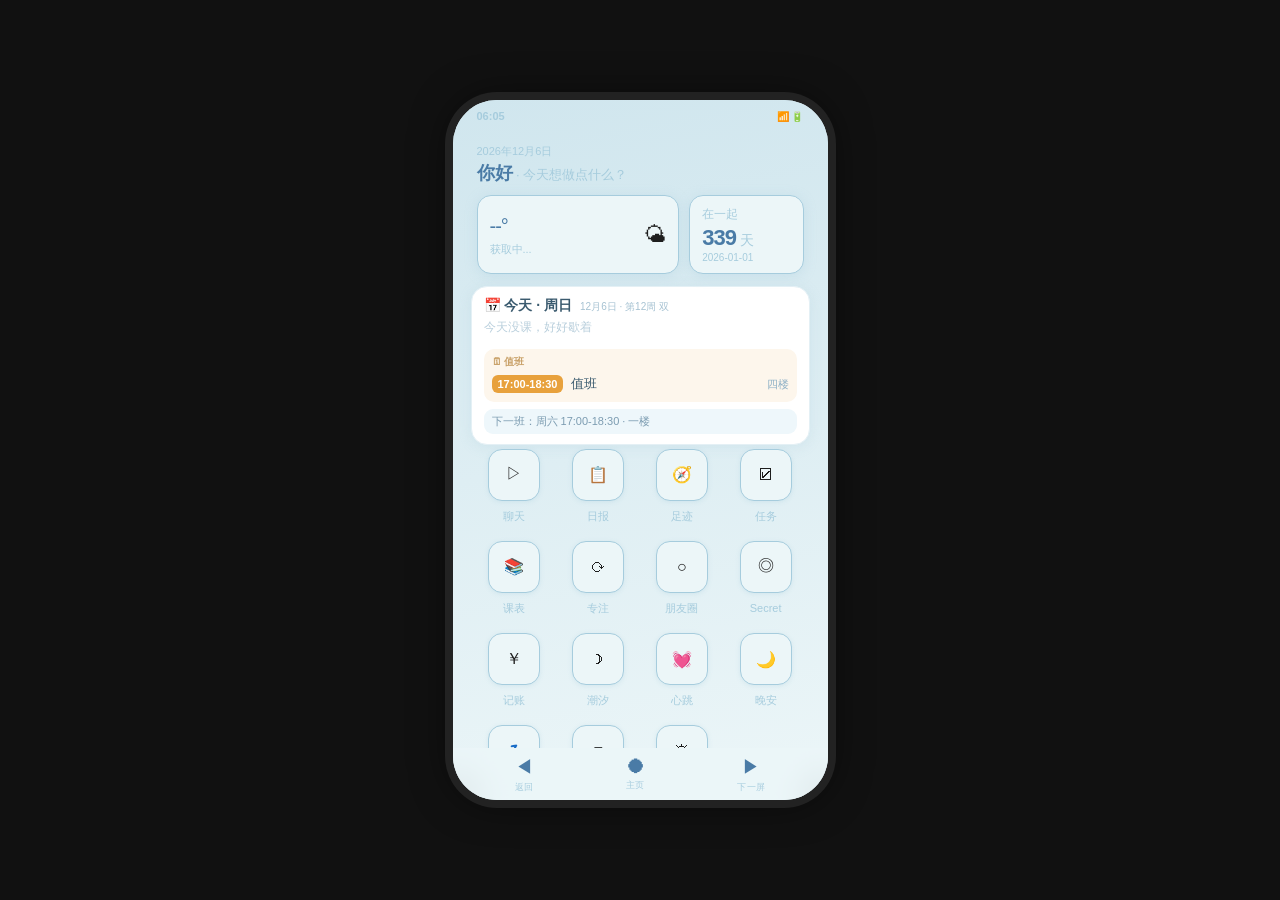
==== commit c71c4b6a: "v5.3.0: 主页加「📅今天」自动更新组件——一屏看今天课(节数/教室)+今天值班(时间/楼层/进行中)+下一班 - course.js renderTodaySchedule: 今日课程按周显示," ====
--- a/index.html
+++ b/index.html
@@ -9,10 +9,10 @@
 <link rel="manifest" href="manifest.json">
 <link rel="apple-touch-icon" href="icon-192.png">
 <meta name="theme-color" content="#ecf6f8">
-<meta name="app-version" content="v5.2.0 (2026.09.08)">
+<meta name="app-version" content="v5.3.0 (2026.09.08)">
 <title>我的手机</title>
-<link rel="stylesheet" href="css/style.css?v=42">
-<link rel="stylesheet" href="css/track.css?v=42">
+<link rel="stylesheet" href="css/style.css?v=43">
+<link rel="stylesheet" href="css/track.css?v=43">
 </head>
 <body>
 
@@ -57,6 +57,9 @@
           </div>
         </div>
       </div>
+
+      <!-- 今日课表 + 值班（自动更新，course.js renderTodaySchedule 填充） -->
+      <div class="today-card" id="todayScheduleCard" style="display:none;"></div>
 
       <!-- 应用网格 -->
       <div class="app-grid" id="iconGrid1"></div>
@@ -1073,30 +1076,30 @@
 </div><!-- phone-frame -->
 
 <!-- script moved to external files -->
-<script src="js/utils.js?v=42"></script>
-    <script src="js/photo.js?v=42"></script>
-<script src="js/app.js?v=42"></script>
-<script src="js/weather.js?v=42"></script>
-<script src="js/tasks.js?v=42"></script>
-<script src="js/expense.js?v=42"></script>
-<script src="js/chat.js?v=42"></script>
-<script src="js/question.js?v=42"></script>
-<script src="js/secret.js?v=42"></script>
-<script src="js/moments.js?v=42"></script>
-<script src="js/persona.js?v=42"></script>
-<script src="js/daily.js?v=42"></script>
-<script src="js/tide.js?v=42"></script>
-<script src="js/companion.js?v=42"></script>
-<script src="js/settings.js?v=42"></script>
-<script src="js/track.js?v=42"></script>
-<script src="js/heart.js?v=42"></script>
-<script src="js/steps.js?v=42"></script>
-<script src="js/report.js?v=42"></script>
-<script src="js/breathe.js?v=42"></script>
-<script src="js/band.js?v=42"></script>
-<script src="js/story.js?v=42"></script>
-<script src="js/sleep.js?v=42"></script>
-<script src="js/course.js?v=42"></script>
+<script src="js/utils.js?v=43"></script>
+    <script src="js/photo.js?v=43"></script>
+<script src="js/app.js?v=43"></script>
+<script src="js/weather.js?v=43"></script>
+<script src="js/tasks.js?v=43"></script>
+<script src="js/expense.js?v=43"></script>
+<script src="js/chat.js?v=43"></script>
+<script src="js/question.js?v=43"></script>
+<script src="js/secret.js?v=43"></script>
+<script src="js/moments.js?v=43"></script>
+<script src="js/persona.js?v=43"></script>
+<script src="js/daily.js?v=43"></script>
+<script src="js/tide.js?v=43"></script>
+<script src="js/companion.js?v=43"></script>
+<script src="js/settings.js?v=43"></script>
+<script src="js/track.js?v=43"></script>
+<script src="js/heart.js?v=43"></script>
+<script src="js/steps.js?v=43"></script>
+<script src="js/report.js?v=43"></script>
+<script src="js/breathe.js?v=43"></script>
+<script src="js/band.js?v=43"></script>
+<script src="js/story.js?v=43"></script>
+<script src="js/sleep.js?v=43"></script>
+<script src="js/course.js?v=43"></script>
 <script>
 /* ==================== 初始化 ==================== */
 function init() {
--- a/css/style.css
+++ b/css/style.css
@@ -730,3 +730,20 @@
 .duty-live .duty-tag{background:#3f8f6b;}
 .duty-today .duty-tag{background:#c96a2b;}
 .duty-x{flex:none;background:none;border:none;color:#d9a6a0;font-size:14px;cursor:pointer;padding:2px;}
+
+/* 主页「今日课表+值班」widget（course.js renderTodaySchedule） */
+.today-card{background:#fff;border:1px solid #e4f0f5;border-radius:16px;padding:10px 12px;margin:0 2px 4px;box-shadow:0 2px 12px rgba(166,204,221,.25);}
+.today-top{display:flex;align-items:baseline;gap:8px;flex-wrap:wrap;}
+.today-title{font-size:14px;font-weight:700;color:#3a5a6e;}
+.today-sub{font-size:10px;color:#a6c2d2;}
+.today-block{margin-top:7px;padding:6px 8px 4px;border-radius:10px;background:#f5fafd;}
+.today-block.duty-block{background:#fdf6ec;}
+.today-block-t{font-size:10px;color:#8fb1c6;font-weight:600;margin-bottom:1px;}
+.duty-block .today-block-t{color:#c9a26a;}
+.today-row{display:flex;align-items:center;gap:8px;padding:4px 0;font-size:13px;color:#3a5a6e;line-height:1.5;}
+.today-row .t-badge{font-size:11px;color:#fff;background:#5b87a2;border-radius:6px;padding:1px 6px;flex:none;font-weight:600;white-space:nowrap;}
+.today-row.duty .t-badge{background:#e8a13c;}
+.today-row .t-loc{margin-left:auto;font-size:11px;color:#8fb1c6;white-space:nowrap;}
+.today-empty{font-size:12px;color:#b9cfdc;padding:4px 0 6px;}
+.today-next{margin-top:7px;font-size:11px;color:#7c9cb1;padding:5px 8px;background:#eef7fb;border-radius:9px;}
+.today-now-tag{display:inline-block;font-size:9px;color:#d97c46;border:1px solid #f2c9a8;background:#fdf2e7;border-radius:999px;padding:0 6px;line-height:1.6;margin-left:6px;flex:none;}
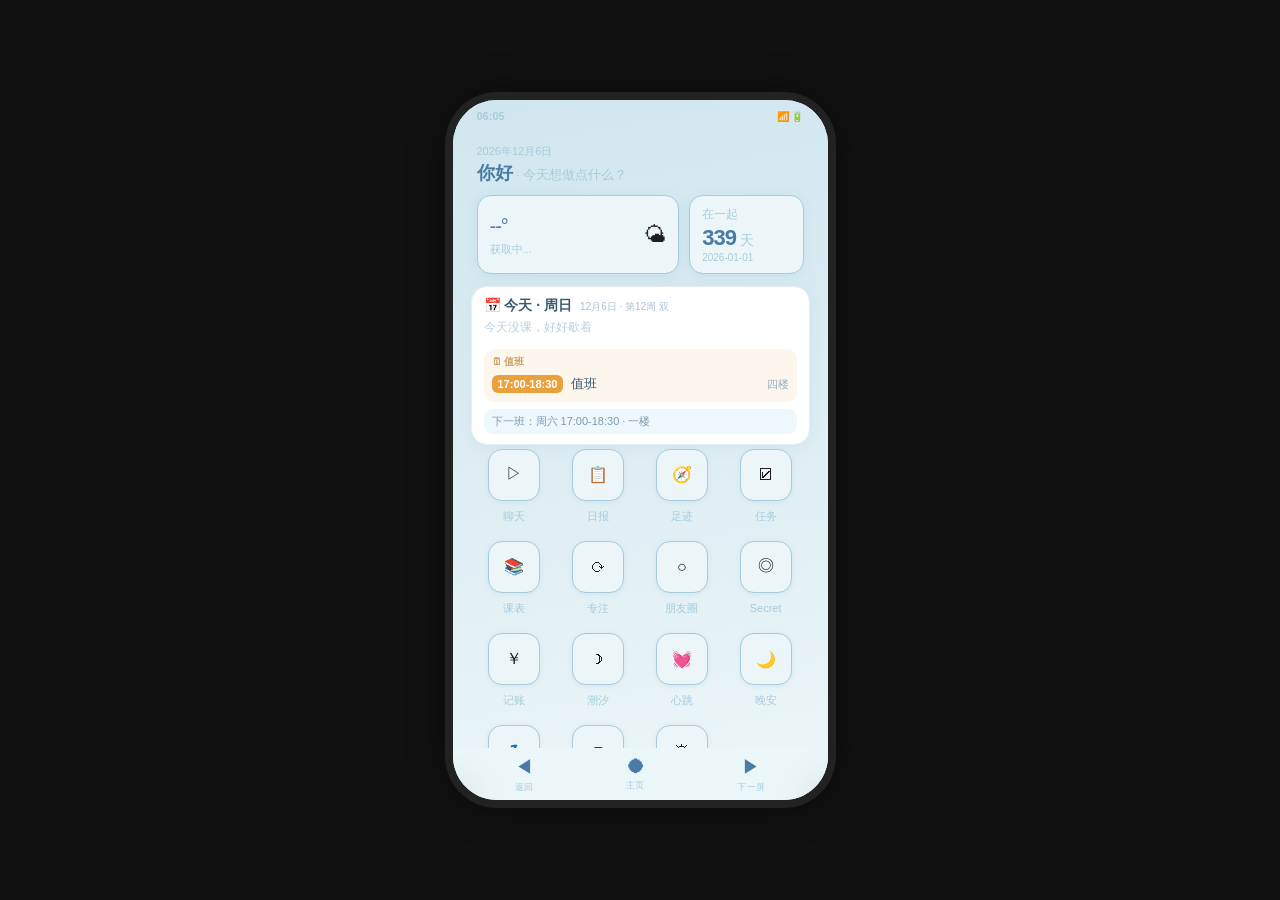
==== commit a4f082de: "v5.4.2: 修课表日期——周几下方日期改为跟随所看周次(以开学日2026-09-14为基准，第1周9.14-9.18)，仅看本周才高亮今天" ====
--- a/index.html
+++ b/index.html
@@ -9,10 +9,10 @@
 <link rel="manifest" href="manifest.json">
 <link rel="apple-touch-icon" href="icon-192.png">
 <meta name="theme-color" content="#ecf6f8">
-<meta name="app-version" content="v5.3.0 (2026.09.08)">
+<meta name="app-version" content="v5.4.2 (2026.09.13)">
 <title>我的手机</title>
-<link rel="stylesheet" href="css/style.css?v=43">
-<link rel="stylesheet" href="css/track.css?v=43">
+<link rel="stylesheet" href="css/style.css?v=46">
+<link rel="stylesheet" href="css/track.css?v=46">
 </head>
 <body>
 
@@ -1076,30 +1076,30 @@
 </div><!-- phone-frame -->
 
 <!-- script moved to external files -->
-<script src="js/utils.js?v=43"></script>
-    <script src="js/photo.js?v=43"></script>
-<script src="js/app.js?v=43"></script>
-<script src="js/weather.js?v=43"></script>
-<script src="js/tasks.js?v=43"></script>
-<script src="js/expense.js?v=43"></script>
-<script src="js/chat.js?v=43"></script>
-<script src="js/question.js?v=43"></script>
-<script src="js/secret.js?v=43"></script>
-<script src="js/moments.js?v=43"></script>
-<script src="js/persona.js?v=43"></script>
-<script src="js/daily.js?v=43"></script>
-<script src="js/tide.js?v=43"></script>
-<script src="js/companion.js?v=43"></script>
-<script src="js/settings.js?v=43"></script>
-<script src="js/track.js?v=43"></script>
-<script src="js/heart.js?v=43"></script>
-<script src="js/steps.js?v=43"></script>
-<script src="js/report.js?v=43"></script>
-<script src="js/breathe.js?v=43"></script>
-<script src="js/band.js?v=43"></script>
-<script src="js/story.js?v=43"></script>
-<script src="js/sleep.js?v=43"></script>
-<script src="js/course.js?v=43"></script>
+<script src="js/utils.js?v=46"></script>
+    <script src="js/photo.js?v=46"></script>
+<script src="js/app.js?v=46"></script>
+<script src="js/weather.js?v=46"></script>
+<script src="js/tasks.js?v=46"></script>
+<script src="js/expense.js?v=46"></script>
+<script src="js/chat.js?v=46"></script>
+<script src="js/question.js?v=46"></script>
+<script src="js/secret.js?v=46"></script>
+<script src="js/moments.js?v=46"></script>
+<script src="js/persona.js?v=46"></script>
+<script src="js/daily.js?v=46"></script>
+<script src="js/tide.js?v=46"></script>
+<script src="js/companion.js?v=46"></script>
+<script src="js/settings.js?v=46"></script>
+<script src="js/track.js?v=46"></script>
+<script src="js/heart.js?v=46"></script>
+<script src="js/steps.js?v=46"></script>
+<script src="js/report.js?v=46"></script>
+<script src="js/breathe.js?v=46"></script>
+<script src="js/band.js?v=46"></script>
+<script src="js/story.js?v=46"></script>
+<script src="js/sleep.js?v=46"></script>
+<script src="js/course.js?v=46"></script>
 <script>
 /* ==================== 初始化 ==================== */
 function init() {
--- a/css/style.css
+++ b/css/style.css
@@ -227,8 +227,6 @@
 .moment-comment-item:hover .moment-reply-btn{display:inline;}
 .moment-reply-btn:active{color:#BAE6FD;}
 .moment-comment-item b{color:#1e1e1e;}
-.moment-photo{margin-top:6px;border-radius:8px;overflow:hidden;}
-.moment-photo img{width:100%;max-height:200px;object-fit:cover;}
 .moment-like{display:flex;align-items:center;gap:4px;cursor:pointer;font-size:13px;color:#888;transition:color .15s;}
 .moment-like.liked{color:#e55;}
 .moment-like:active{transform:scale(.92);}
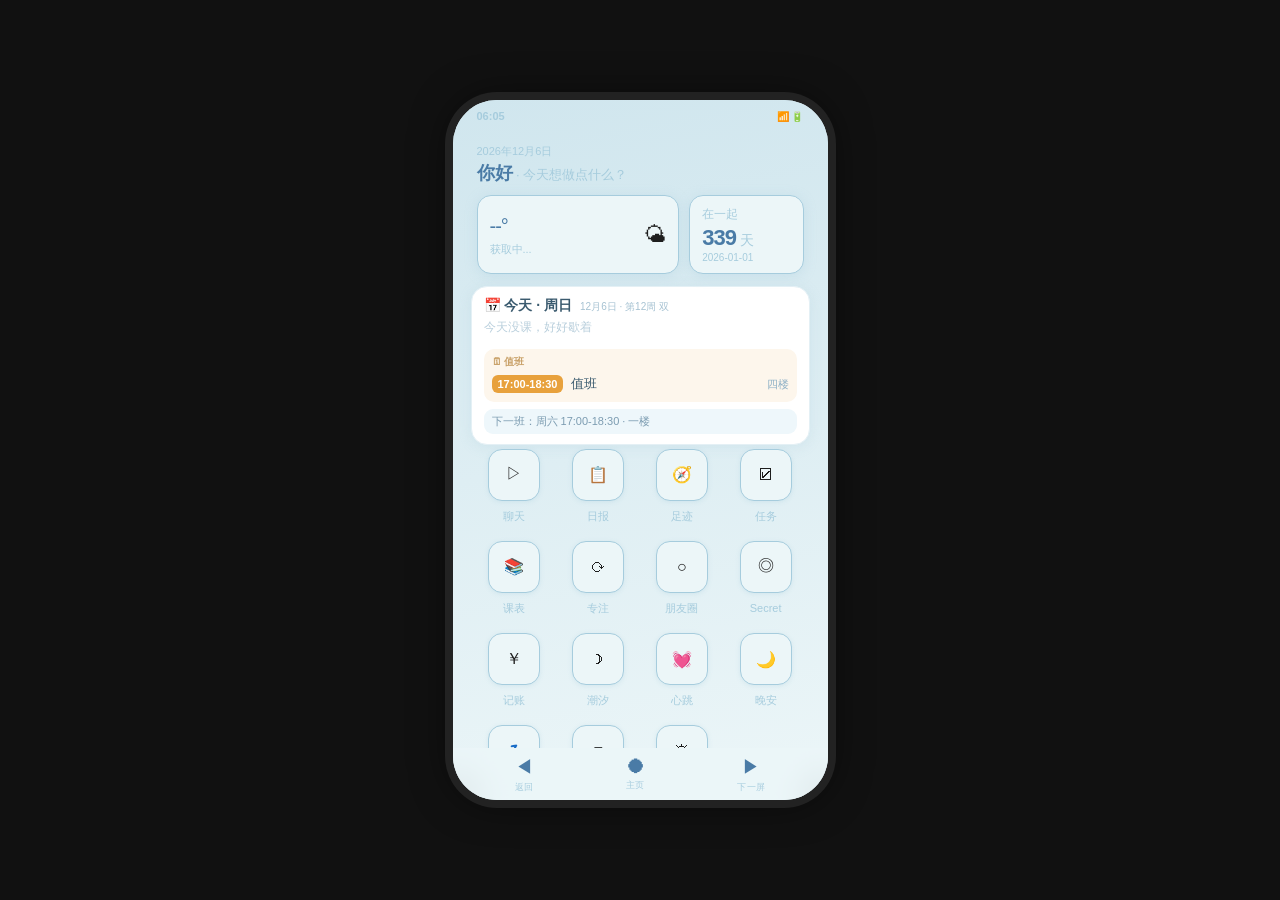
==== commit 58202c9c: "v5.5.0: 记账改AI判断(删三处数字自动识别+记账脱离操纵手机开关)、晚安故事重写(纯文本不JSON+超时重试+素材用真实聊天+骆云影声线)、记住的事卡片做活(卡片渲染+打开记事本懒生成+重试)" ====
--- a/index.html
+++ b/index.html
@@ -9,10 +9,10 @@
 <link rel="manifest" href="manifest.json">
 <link rel="apple-touch-icon" href="icon-192.png">
 <meta name="theme-color" content="#ecf6f8">
-<meta name="app-version" content="v5.4.2 (2026.09.13)">
+<meta name="app-version" content="v5.5.0 (2026.09.17)">
 <title>我的手机</title>
-<link rel="stylesheet" href="css/style.css?v=46">
-<link rel="stylesheet" href="css/track.css?v=46">
+<link rel="stylesheet" href="css/style.css?v=47">
+<link rel="stylesheet" href="css/track.css?v=47">
 </head>
 <body>
 
@@ -566,7 +566,7 @@
     <div class="sub-page-header">🌙 晚安故事</div>
     <div class="sub-page-body" style="padding:14px 16px;overflow-y:auto;">
       <div style="font-size:12px;color:#999;line-height:1.7;margin-bottom:12px;">
-        每晚，骆云影给你编一个睡前故事。<br>他会悄悄看你最近的日记和心情，织进故事里。
+        每晚，骆云影给你编一个睡前故事。<br>他会悄悄翻你今天说过的话、写的日记和心情，把那件小事织进故事里。
       </div>
       <button id="storyBtn" onclick="generateNightStory()" style="width:100%;padding:12px;border:none;border-radius:14px;background:linear-gradient(135deg,#667eea,#764ba2);color:#fff;font-size:14px;font-weight:600;cursor:pointer;">🌙 今晚的故事</button>
       <div id="storyResult" style="margin-top:14px;"></div>
@@ -1076,30 +1076,30 @@
 </div><!-- phone-frame -->
 
 <!-- script moved to external files -->
-<script src="js/utils.js?v=46"></script>
-    <script src="js/photo.js?v=46"></script>
-<script src="js/app.js?v=46"></script>
-<script src="js/weather.js?v=46"></script>
-<script src="js/tasks.js?v=46"></script>
-<script src="js/expense.js?v=46"></script>
-<script src="js/chat.js?v=46"></script>
-<script src="js/question.js?v=46"></script>
-<script src="js/secret.js?v=46"></script>
-<script src="js/moments.js?v=46"></script>
-<script src="js/persona.js?v=46"></script>
-<script src="js/daily.js?v=46"></script>
-<script src="js/tide.js?v=46"></script>
-<script src="js/companion.js?v=46"></script>
-<script src="js/settings.js?v=46"></script>
-<script src="js/track.js?v=46"></script>
-<script src="js/heart.js?v=46"></script>
-<script src="js/steps.js?v=46"></script>
-<script src="js/report.js?v=46"></script>
-<script src="js/breathe.js?v=46"></script>
-<script src="js/band.js?v=46"></script>
-<script src="js/story.js?v=46"></script>
-<script src="js/sleep.js?v=46"></script>
-<script src="js/course.js?v=46"></script>
+<script src="js/utils.js?v=47"></script>
+    <script src="js/photo.js?v=47"></script>
+<script src="js/app.js?v=47"></script>
+<script src="js/weather.js?v=47"></script>
+<script src="js/tasks.js?v=47"></script>
+<script src="js/expense.js?v=47"></script>
+<script src="js/chat.js?v=47"></script>
+<script src="js/question.js?v=47"></script>
+<script src="js/secret.js?v=47"></script>
+<script src="js/moments.js?v=47"></script>
+<script src="js/persona.js?v=47"></script>
+<script src="js/daily.js?v=47"></script>
+<script src="js/tide.js?v=47"></script>
+<script src="js/companion.js?v=47"></script>
+<script src="js/settings.js?v=47"></script>
+<script src="js/track.js?v=47"></script>
+<script src="js/heart.js?v=47"></script>
+<script src="js/steps.js?v=47"></script>
+<script src="js/report.js?v=47"></script>
+<script src="js/breathe.js?v=47"></script>
+<script src="js/band.js?v=47"></script>
+<script src="js/story.js?v=47"></script>
+<script src="js/sleep.js?v=47"></script>
+<script src="js/course.js?v=47"></script>
 <script>
 /* ==================== 初始化 ==================== */
 function init() {
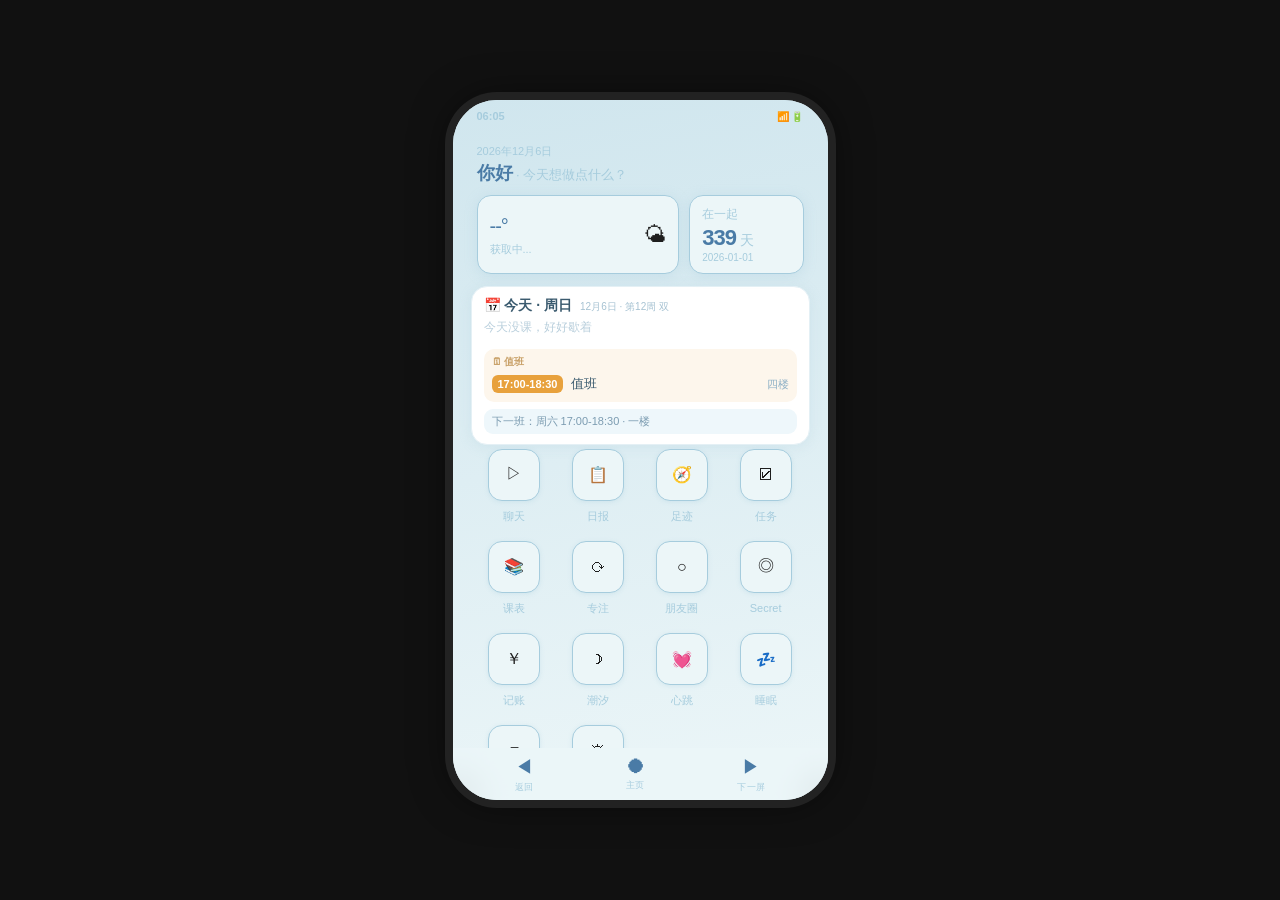
==== commit 4fc214b0: "v5.5.4: 心跳加手动调节区间 + 内心日记写长、结尾不再重复 【心跳 v5.5.4】 - 根因：旧模拟是「纯随机游走 + 只有正向高峰」，量一路往上顶死在上限 —— 实测 60 天均值 147b" ====
--- a/index.html
+++ b/index.html
@@ -9,10 +9,10 @@
 <link rel="manifest" href="manifest.json">
 <link rel="apple-touch-icon" href="icon-192.png">
 <meta name="theme-color" content="#ecf6f8">
-<meta name="app-version" content="v5.5.0 (2026.09.17)">
+<meta name="app-version" content="v5.5.4 (2026.09.19)">
 <title>我的手机</title>
-<link rel="stylesheet" href="css/style.css?v=47">
-<link rel="stylesheet" href="css/track.css?v=47">
+<link rel="stylesheet" href="css/style.css?v=51">
+<link rel="stylesheet" href="css/track.css?v=51">
 </head>
 <body>
 
@@ -499,6 +499,41 @@
         <button class="heart-measure" onclick="heartMeasureNow()">📡 测一次</button>
         <button class="heart-toggle" id="heartToggleBtn" onclick="toggleHeartSampling()">自动采样：开</button>
       </div>
+      <!-- 手动调节区间（模拟数据的档位，嫌高嫌低都在这儿调） -->
+      <div class="heart-history-head" onclick="toggleHeartRangePanel()">
+        <span>⚙️ 手动调节区间</span>
+        <span class="heart-history-meta"><span id="heartRangeSummary">58~82</span> bpm <span class="heart-chevron" id="heartRangeChevron">▾</span></span>
+      </div>
+      <div id="heartRangePanel" style="display:none;">
+        <div class="heart-range-box">
+          <div class="heart-range-row">
+            <div class="heart-range-label"><span>平静下限</span><b id="hrLoVal">58</b></div>
+            <input type="range" id="hrLo" min="40" max="110" step="1" value="58" oninput="heartSetRange('lo', this.value)">
+          </div>
+          <div class="heart-range-row">
+            <div class="heart-range-label"><span>平静上限</span><b id="hrHiVal">82</b></div>
+            <input type="range" id="hrHi" min="50" max="135" step="1" value="82" oninput="heartSetRange('hi', this.value)">
+          </div>
+          <div class="heart-range-row">
+            <div class="heart-range-label"><span>波动幅度</span><b id="hrAmpVal">±5</b></div>
+            <input type="range" id="hrAmp" min="0" max="20" step="1" value="5" oninput="heartSetRange('amp', this.value)">
+          </div>
+          <div class="heart-range-row">
+            <div class="heart-range-label"><span>高峰概率</span><b id="hrSpikeVal">12%</b></div>
+            <input type="range" id="hrSpike" min="0" max="60" step="1" value="12" oninput="heartSetRange('spikeP', this.value)">
+          </div>
+          <div class="heart-range-row">
+            <div class="heart-range-label"><span>单次最高</span><b id="hrCeilVal">128</b></div>
+            <input type="range" id="hrCeil" min="90" max="190" step="1" value="128" oninput="heartSetRange('ceil', this.value)">
+          </div>
+          <div class="heart-range-preview" id="heartRangePreview"></div>
+          <div class="heart-range-btns">
+            <button class="heart-range-btn" onclick="heartResetRange()">恢复默认</button>
+            <button class="heart-range-btn reroll" id="heartRerollBtn" onclick="heartRerollHistory()">🔄 按新区间重刷历史</button>
+          </div>
+          <div class="heart-range-note">调完点「测一次」看效果。重刷会把已有的模拟读数按新区间重算一遍（手环连了就不会动）。</div>
+        </div>
+      </div>
       <!-- 呼吸练习 + 手环预览 + 健康周报 -->
       <div class="heart-actions-mini">
         <button class="heart-breathe" id="heartBreatheBtn" onclick="startBreathing()">🌬 呼吸练习</button>
@@ -561,18 +596,6 @@
     </div>
   </div>
 
-  <!-- ===== 晚安故事 ===== -->
-  <div class="page" id="page-story">
-    <div class="sub-page-header">🌙 晚安故事</div>
-    <div class="sub-page-body" style="padding:14px 16px;overflow-y:auto;">
-      <div style="font-size:12px;color:#999;line-height:1.7;margin-bottom:12px;">
-        每晚，骆云影给你编一个睡前故事。<br>他会悄悄翻你今天说过的话、写的日记和心情，把那件小事织进故事里。
-      </div>
-      <button id="storyBtn" onclick="generateNightStory()" style="width:100%;padding:12px;border:none;border-radius:14px;background:linear-gradient(135deg,#667eea,#764ba2);color:#fff;font-size:14px;font-weight:600;cursor:pointer;">🌙 今晚的故事</button>
-      <div id="storyResult" style="margin-top:14px;"></div>
-      <div id="storyList" style="margin-top:14px;"></div>
-    </div>
-  </div>
 
   <!-- ===== 睡眠（模拟引擎 + 🌙我睡了 + 手环入口） ===== -->
   <div class="page" id="page-sleep">
@@ -593,15 +616,15 @@
       <!-- 就寝弹窗：选日期和时间 -->
       <div id="sleepModal" style="position:fixed;inset:0;background:rgba(20,30,45,.45);backdrop-filter:blur(3px);display:none;align-items:center;justify-content:center;z-index:9999;">
         <div style="width:min(300px,86vw);background:#fff;border-radius:22px;padding:20px 18px 14px;box-shadow:0 12px 40px rgba(20,25,45,.25);text-align:center;">
-          <div style="font-size:16px;font-weight:700;color:#3a5a6e;">🌙 几点睡呀</div>
-          <div style="font-size:11px;color:#9ab;margin:4px 0 14px;">他会记住这一刻，明早问你好不好</div>
+          <div id="sleepModalTitle" style="font-size:16px;font-weight:700;color:#3a5a6e;">🌙 几点睡呀</div>
+          <div id="sleepModalSub" style="font-size:11px;color:#9ab;margin:4px 0 14px;">他会记住这一刻，明早问你好不好</div>
           <div style="display:flex;gap:10px;align-items:center;justify-content:center;">
             <input type="date" id="sleepDate" style="flex:1.3;min-width:0;font-size:15px;padding:9px 8px;border:1px solid #d0e6ee;border-radius:12px;color:#3a5a6e;background:#f6fbfd;">
             <input type="time" id="sleepTime" style="flex:1;min-width:0;font-size:15px;padding:9px 6px;border:1px solid #d0e6ee;border-radius:12px;color:#3a5a6e;background:#f6fbfd;">
           </div>
           <div style="display:flex;gap:10px;margin-top:16px;">
             <button onclick="sleepModalCancel()" style="flex:1;padding:10px;border:none;border-radius:12px;background:#eef3f6;color:#6f94ab;font-size:13px;font-weight:600;cursor:pointer;">取消</button>
-            <button onclick="sleepModalConfirm()" style="flex:1.4;padding:10px;border:none;border-radius:12px;background:linear-gradient(135deg,#5b87a2,#7c5ba6);color:#fff;font-size:13px;font-weight:600;cursor:pointer;">记下 · 晚安</button>
+            <button id="sleepModalConfirmBtn" onclick="sleepModalConfirm()" style="flex:1.4;padding:10px;border:none;border-radius:12px;background:linear-gradient(135deg,#5b87a2,#7c5ba6);color:#fff;font-size:13px;font-weight:600;cursor:pointer;">记下 · 晚安</button>
           </div>
         </div>
       </div>
@@ -1076,30 +1099,29 @@
 </div><!-- phone-frame -->
 
 <!-- script moved to external files -->
-<script src="js/utils.js?v=47"></script>
-    <script src="js/photo.js?v=47"></script>
-<script src="js/app.js?v=47"></script>
-<script src="js/weather.js?v=47"></script>
-<script src="js/tasks.js?v=47"></script>
-<script src="js/expense.js?v=47"></script>
-<script src="js/chat.js?v=47"></script>
-<script src="js/question.js?v=47"></script>
-<script src="js/secret.js?v=47"></script>
-<script src="js/moments.js?v=47"></script>
-<script src="js/persona.js?v=47"></script>
-<script src="js/daily.js?v=47"></script>
-<script src="js/tide.js?v=47"></script>
-<script src="js/companion.js?v=47"></script>
-<script src="js/settings.js?v=47"></script>
-<script src="js/track.js?v=47"></script>
-<script src="js/heart.js?v=47"></script>
-<script src="js/steps.js?v=47"></script>
-<script src="js/report.js?v=47"></script>
-<script src="js/breathe.js?v=47"></script>
-<script src="js/band.js?v=47"></script>
-<script src="js/story.js?v=47"></script>
-<script src="js/sleep.js?v=47"></script>
-<script src="js/course.js?v=47"></script>
+<script src="js/utils.js?v=51"></script>
+    <script src="js/photo.js?v=51"></script>
+<script src="js/app.js?v=51"></script>
+<script src="js/weather.js?v=51"></script>
+<script src="js/tasks.js?v=51"></script>
+<script src="js/expense.js?v=51"></script>
+<script src="js/chat.js?v=51"></script>
+<script src="js/question.js?v=51"></script>
+<script src="js/secret.js?v=51"></script>
+<script src="js/moments.js?v=51"></script>
+<script src="js/persona.js?v=51"></script>
+<script src="js/daily.js?v=51"></script>
+<script src="js/tide.js?v=51"></script>
+<script src="js/companion.js?v=51"></script>
+<script src="js/settings.js?v=51"></script>
+<script src="js/track.js?v=51"></script>
+<script src="js/heart.js?v=51"></script>
+<script src="js/steps.js?v=51"></script>
+<script src="js/report.js?v=51"></script>
+<script src="js/breathe.js?v=51"></script>
+<script src="js/band.js?v=51"></script>
+<script src="js/sleep.js?v=51"></script>
+<script src="js/course.js?v=51"></script>
 <script>
 /* ==================== 初始化 ==================== */
 function init() {
--- a/css/style.css
+++ b/css/style.css
@@ -640,6 +640,20 @@
 .heart-hi-hr{font-size:14px;font-weight:700;color:#be123c;}
 .heart-hi-temp{font-size:12px;color:#f472b6;}
 
+/* ---- 心跳：手动调节区间 ---- */
+.heart-range-box{background:#fff;border-radius:16px;padding:14px 16px;margin-top:6px;box-shadow:0 1px 4px rgba(0,0,0,.04);}
+.heart-range-row{margin-bottom:12px;}
+.heart-range-label{display:flex;justify-content:space-between;align-items:baseline;font-size:12px;color:#64748b;margin-bottom:6px;}
+.heart-range-label b{font-size:13px;color:#be123c;font-weight:700;}
+.heart-range-row input[type=range]{-webkit-appearance:none;appearance:none;width:100%;height:4px;border-radius:2px;background:#f1d7e4;outline:none;}
+.heart-range-row input[type=range]::-webkit-slider-thumb{-webkit-appearance:none;appearance:none;width:18px;height:18px;border-radius:50%;background:#ec4899;border:2px solid #fff;box-shadow:0 1px 4px rgba(236,72,153,.4);cursor:pointer;}
+.heart-range-row input[type=range]::-moz-range-thumb{width:16px;height:16px;border-radius:50%;background:#ec4899;border:2px solid #fff;box-shadow:0 1px 4px rgba(236,72,153,.4);cursor:pointer;}
+.heart-range-preview{font-size:11px;color:#94a3b8;line-height:1.6;background:#fdf2f8;border-radius:10px;padding:8px 10px;margin-top:2px;}
+.heart-range-btns{display:flex;gap:8px;margin-top:10px;}
+.heart-range-btn{flex:1;background:#f8fafc;color:#64748b;border:1px solid #e2e8f0;border-radius:12px;padding:9px;font-size:12px;font-weight:600;cursor:pointer;}
+.heart-range-btn.reroll{background:#fdf2f8;color:#be123c;border-color:#fbcfe8;}
+.heart-range-note{font-size:10px;color:#cbd5e1;line-height:1.6;margin-top:8px;}
+
 /* ---- 呼吸练习（4-7-8，骆云影陪你）+ 手环预览 ---- */
 .heart-actions-mini{display:flex;gap:8px;}
 .heart-breathe,.heart-band,.heart-report{flex:1;background:#eef6ff;color:#3b82f6;border:1px solid #dbeafe;border-radius:14px;padding:12px;font-size:13px;font-weight:600;cursor:pointer;}
